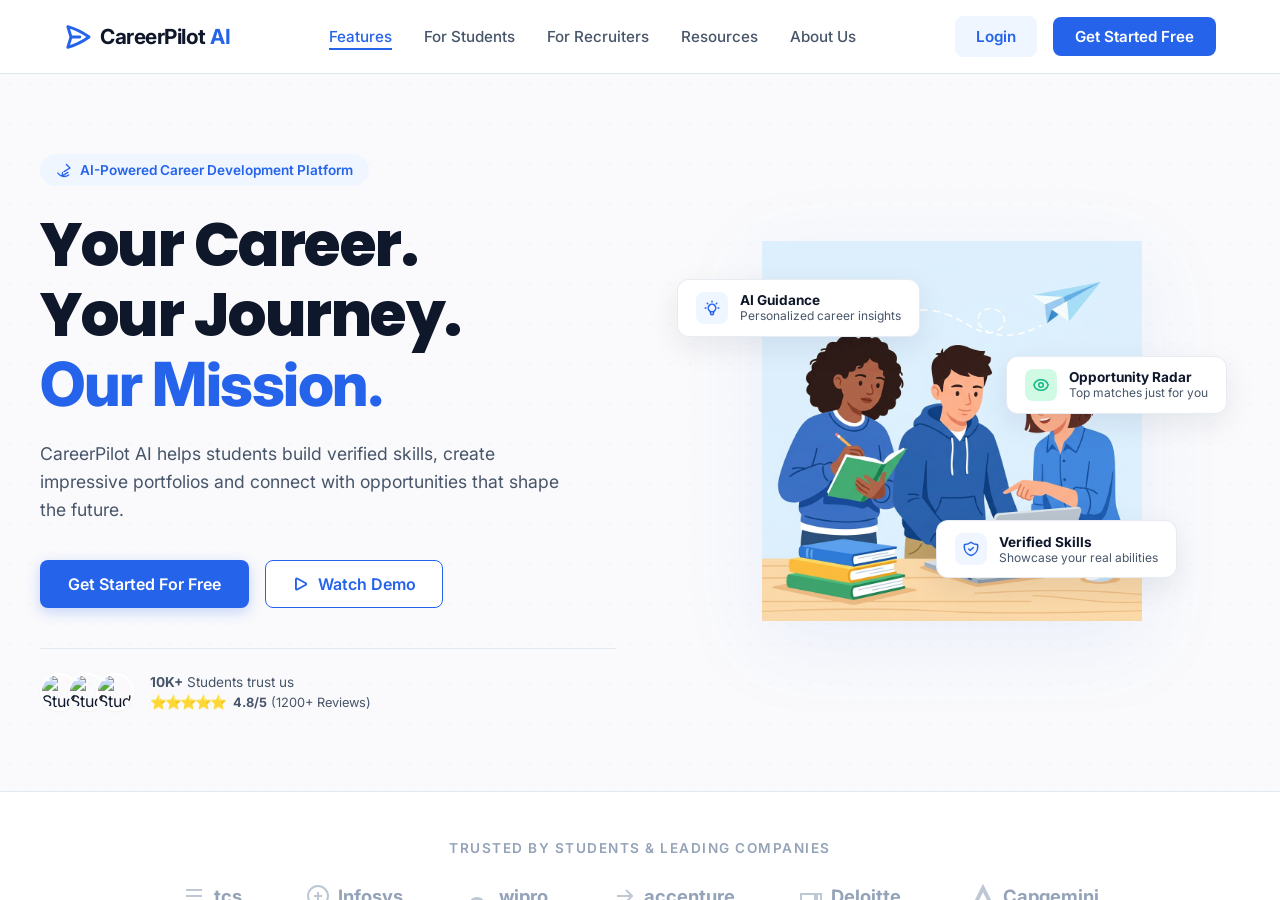
==== index.html @ 7d61d912 "Add landing, login and registration pages" ====
<!DOCTYPE html>
<html lang="en">

<head>
  <meta charset="UTF-8">
  <meta name="viewport" content="width=device-width, initial-scale=1.0">
  <title>CareerPilot AI – Placement Intelligence and Career Readiness Platform</title>
  <meta name="description"
    content="Build verified skills, showcase portfolios, and connect with placement opportunities with AI-driven career development on CareerPilot AI.">
  <link rel="stylesheet" href="styles.css">
</head>

<body>

  <div id="app">

    <!-- 1. SPLASH SCREEN -->
    <section id="splash" class="page-view">
      <div class="splash-container">
        <div class="splash-logo">
          <!-- Animated Paper Plane SVG Logo -->
          <svg xmlns="http://www.w3.org/2000/svg" fill="none" viewBox="0 0 24 24" stroke="currentColor"
            stroke-width="2.5">
            <path stroke-linecap="round" stroke-linejoin="round"
              d="M6 12L3.269 3.126A59.768 59.768 0 0121.485 12 59.77 59.77 0 013.27 20.876L5.999 12zm0 0h7.5" />
          </svg>
          <h1 class="splash-title">CareerPilot <span>AI</span></h1>
        </div>
        <p class="splash-tagline">Placement Intelligence & Career Readiness Platform</p>

        <div class="splash-loader-bar">
          <div class="splash-loader-fill"></div>
        </div>
        <span class="splash-loader-text">Launching Platform...</span>
      </div>
    </section>

    <!-- 2. LANDING PAGE -->
    <section id="landing" class="page-view">
      <!-- Sticky Navigation Header -->
      <header class="landing-header">
        <div class="header-container">
          <a href="#landing" class="logo">
            <svg xmlns="http://www.w3.org/2000/svg" fill="none" viewBox="0 0 24 24" stroke="currentColor"
              stroke-width="2.5">
              <path stroke-linecap="round" stroke-linejoin="round"
                d="M6 12L3.269 3.126A59.768 59.768 0 0121.485 12 59.77 59.77 0 013.27 20.876L5.999 12zm0 0h7.5" />
            </svg>
            <span>CareerPilot <span>AI</span></span>
          </a>
          <nav class="nav-menu">
            <a href="#landing" class="nav-link active">Features</a>
            <a href="#landing" class="nav-link">For Students</a>
            <a href="#landing" class="nav-link">For Recruiters</a>
            <a href="#landing" class="nav-link">Resources</a>
            <a href="#landing" class="nav-link">About Us</a>
          </nav>
          <div class="header-buttons">
            <a href="#auth-login" class="btn-login">Login</a>
            <a href="#auth-register" class="btn-get-started">Get Started Free</a>
          </div>
        </div>
      </header>

      <!-- Hero Section -->
      <section class="hero-section">
        <div class="hero-container">
          <!-- Left Hero Content -->
          <div class="hero-content">
            <div class="hero-badge">
              <svg xmlns="http://www.w3.org/2000/svg" fill="none" viewBox="0 0 24 24" stroke="currentColor"
                stroke-width="2">
                <path stroke-linecap="round" stroke-linejoin="round"
                  d="M9.813 15.904L9 21l8.982-5.511M15.612 3.793L21 9l-8.982 5.51M2.618 16.5A11.95 11.95 0 0012 21.75c2.612 0 5.068-.83 7.082-2.242" />
              </svg>
              <span>AI-Powered Career Development Platform</span>
            </div>
            <h1 class="hero-title">Your Career.<br>Your Journey.<br><span class="highlight-blue">Our Mission.</span>
            </h1>
            <p class="hero-desc">CareerPilot AI helps students build verified skills, create impressive portfolios and
              connect with opportunities that shape the future.</p>

            <div class="hero-cta-buttons">
              <a href="#auth-register" class="btn-hero-filled">Get Started For Free</a>
              <button class="btn-hero-outline" id="watch-demo-btn">
                <svg xmlns="http://www.w3.org/2000/svg" fill="none" viewBox="0 0 24 24" stroke="currentColor"
                  stroke-width="2.5">
                  <path stroke-linecap="round" stroke-linejoin="round"
                    d="M5.25 5.653c0-.856.917-1.398 1.667-.986l11.54 6.348a1.125 1.125 0 010 1.971l-11.54 6.347a1.125 1.125 0 01-1.667-.985V5.653z" />
                </svg>
                Watch Demo
              </button>
            </div>

            <!-- Social Proof Avatars -->
            <div class="hero-rating">
              <div class="avatar-group">
                <div class="avatar"><img
                    src="https://images.unsplash.com/photo-1534528741775-53994a69daeb?auto=format&fit=crop&w=64&q=80"
                    alt="Student"></div>
                <div class="avatar"><img
                    src="https://images.unsplash.com/photo-1539571696357-5a69c17a67c6?auto=format&fit=crop&w=64&q=80"
                    alt="Student"></div>
                <div class="avatar"><img
                    src="https://images.unsplash.com/photo-1494790108377-be9c29b29330?auto=format&fit=crop&w=64&q=80"
                    alt="Student"></div>
              </div>
              <div class="rating-info">
                <span class="rating-text"><strong>10K+</strong> Students trust us</span>
                <div class="rating-stars">
                  <span class="stars">⭐⭐⭐⭐⭐</span>
                  <span class="rating-num"><strong>4.8/5</strong> (1200+ Reviews)</span>
                </div>
              </div>
            </div>
          </div>

          <!-- Right Hero Illustration -->
          <div class="hero-illustration">
            <div class="illustration-wrapper">
              <img src="assets/students-group.png" alt="Collaborating Students Illustration" class="main-vector-image">

              <!-- Floating UI Cards -->
              <div class="floating-card float-ai-guidance">
                <div class="floating-icon icon-ai">
                  <svg xmlns="http://www.w3.org/2000/svg" fill="none" viewBox="0 0 24 24" stroke="currentColor">
                    <path stroke-linecap="round" stroke-linejoin="round" stroke-width="2"
                      d="M9.663 17h4.673M12 3v1m6.364 1.636l-.707.707M21 12h-1M4 12H3m3.343-5.657l-.707-.707m2.828 9.9a5 5 0 117.072 0l-.548.547A3.374 3.374 0 0014 18.469V19a2 2 0 11-4 0v-.531c0-.895-.356-1.754-.988-2.386l-.548-.547z" />
                  </svg>
                </div>
                <div class="floating-text">
                  <h6>AI Guidance</h6>
                  <p>Personalized career insights</p>
                </div>
              </div>

              <div class="floating-card float-opp-radar">
                <div class="floating-icon icon-radar">
                  <svg xmlns="http://www.w3.org/2000/svg" fill="none" viewBox="0 0 24 24" stroke="currentColor">
                    <path stroke-linecap="round" stroke-linejoin="round" stroke-width="2"
                      d="M15 12a3 3 0 11-6 0 3 3 0 016 0z" />
                    <path stroke-linecap="round" stroke-linejoin="round" stroke-width="2"
                      d="M2.458 12C3.732 7.943 7.523 5 12 5c4.478 0 8.268 2.943 9.542 7-1.274 4.057-5.064 7-9.542 7-4.477 0-8.268-2.943-9.542-7z" />
                  </svg>
                </div>
                <div class="floating-text">
                  <h6>Opportunity Radar</h6>
                  <p>Top matches just for you</p>
                </div>
              </div>

              <div class="floating-card float-verified-skills">
                <div class="floating-icon icon-verified">
                  <svg xmlns="http://www.w3.org/2000/svg" fill="none" viewBox="0 0 24 24" stroke="currentColor">
                    <path stroke-linecap="round" stroke-linejoin="round" stroke-width="2"
                      d="M9 12l2 2 4-4m5.618-4.016A11.955 11.955 0 0112 2.944a11.955 11.955 0 01-8.618 3.04A12.02 12.02 0 003 9c0 5.591 3.824 10.29 9 11.622 5.176-1.332 9-6.03 9-11.622 0-1.042-.133-2.052-.382-3.016z" />
                  </svg>
                </div>
                <div class="floating-text">
                  <h6>Verified Skills</h6>
                  <p>Showcase your real abilities</p>
                </div>
              </div>
            </div>
          </div>
        </div>
      </section>

      <!-- Trusted Companies -->
      <section class="trusted-companies">
        <div class="section-container">
          <p class="trusted-heading">Trusted by Students & Leading Companies</p>
          <div class="companies-grid">
            <div class="company-logo">
              <svg viewBox="0 0 24 24" width="24" height="24" fill="none" stroke="currentColor" stroke-width="2">
                <path d="M4 6h16M4 12h16M4 18h16" />
              </svg>
              <span>tcs</span>
            </div>
            <div class="company-logo">
              <svg viewBox="0 0 24 24" width="24" height="24" fill="none" stroke="currentColor" stroke-width="2">
                <circle cx="12" cy="12" r="10" />
                <path d="M12 8v8M8 12h8" />
              </svg>
              <span>Infosys</span>
            </div>
            <div class="company-logo">
              <svg viewBox="0 0 24 24" width="24" height="24" fill="none" stroke="currentColor" stroke-width="2">
                <path d="M4.5 16.5c1-1.5 3-2.5 5.5-2.5s4.5 1 5.5 2.5M1.5 19.5c1.5-2.5 5-4.5 8.5-4.5s7 2 8.5 4.5" />
              </svg>
              <span>wipro</span>
            </div>
            <div class="company-logo">
              <svg viewBox="0 0 24 24" width="24" height="24" fill="none" stroke="currentColor" stroke-width="2">
                <path d="M5 12h14M14 6l6 6-6 6" />
              </svg>
              <span>accenture</span>
            </div>
            <div class="company-logo">
              <svg viewBox="0 0 24 24" width="24" height="24" fill="none" stroke="currentColor" stroke-width="2">
                <path d="M18 10h4v10h-4zM2 10h14v10H2z" />
                <circle cx="21.5" cy="18.5" r="1.5" fill="currentColor" />
              </svg>
              <span>Deloitte.</span>
            </div>
            <div class="company-logo">
              <svg viewBox="0 0 24 24" width="24" height="24" fill="none" stroke="currentColor" stroke-width="2">
                <path d="M12 2L2 22h20L12 2zM12 6l6 12H6L12 6z" />
              </svg>
              <span>Capgemini</span>
            </div>
          </div>
        </div>
      </section>

      <!-- Features Cards Grid -->
      <section class="features-section">
        <div class="section-container">
          <div class="features-grid">
            <!-- 1. AI Guidance -->
            <div class="feature-card">
              <div class="feature-icon bg-blue-tint">
                <svg xmlns="http://www.w3.org/2000/svg" fill="none" viewBox="0 0 24 24" stroke="currentColor"
                  stroke-width="2">
                  <path stroke-linecap="round" stroke-linejoin="round"
                    d="M9.663 17h4.673M12 3v1m6.364 1.636l-.707.707M21 12h-1M4 12H3m3.343-5.657l-.707-.707m2.828 9.9a5 5 0 117.072 0l-.548.547A3.374 3.374 0 0014 18.469V19a2 2 0 11-4 0v-.531c0-.895-.356-1.754-.988-2.386l-.548-.547z" />
                </svg>
              </div>
              <h4>AI Guidance</h4>
              <p>Personalized career recommendations at every step of your development journey.</p>
            </div>

            <!-- 2. Verified Skills -->
            <div class="feature-card">
              <div class="feature-icon bg-blue-tint">
                <svg xmlns="http://www.w3.org/2000/svg" fill="none" viewBox="0 0 24 24" stroke="currentColor"
                  stroke-width="2">
                  <path stroke-linecap="round" stroke-linejoin="round"
                    d="M9 12l2 2 4-4m5.618-4.016A11.955 11.955 0 0112 2.944a11.955 11.955 0 01-8.618 3.04A12.02 12.02 0 003 9c0 5.591 3.824 10.29 9 11.622 5.176-1.332 9-6.03 9-11.622 0-1.042-.133-2.052-.382-3.016z" />
                </svg>
              </div>
              <h4>Verified Skills</h4>
              <p>Get skills verified through real-world projects, assessments, and peer reviews.</p>
            </div>

            <!-- 3. Career Passport -->
            <div class="feature-card">
              <div class="feature-icon bg-orange-tint">
                <svg xmlns="http://www.w3.org/2000/svg" fill="none" viewBox="0 0 24 24" stroke="currentColor"
                  stroke-width="2">
                  <path stroke-linecap="round" stroke-linejoin="round"
                    d="M9 12h6m-6 4h6m2 5H7a2 2 0 01-2-2V5a2 2 0 012-2h5.586a1 1 0 01.707.293l5.414 5.414a1 1 0 01.293.707V19a2 2 0 01-2 2z" />
                </svg>
              </div>
              <h4>Career Passport</h4>
              <p>Showcase your journey with a verified profile that stands out to recruiters.</p>
            </div>

            <!-- 4. Opportunities -->
            <div class="feature-card">
              <div class="feature-icon bg-green-tint">
                <svg xmlns="http://www.w3.org/2000/svg" fill="none" viewBox="0 0 24 24" stroke="currentColor"
                  stroke-width="2">
                  <path stroke-linecap="round" stroke-linejoin="round"
                    d="M19 21V5a2 2 0 00-2-2H7a2 2 0 00-2 2v16m14 0h2m-2 0h-5m-9 0H3m2 0h5M9 7h1m-1 4h1m4-4h1m-1 4h1m-5 10v-5a1 1 0 011-1h2a1 1 0 011 1v5m-4 0h4" />
                </svg>
              </div>
              <h4>Opportunities</h4>
              <p>Discover jobs, internships and hackathons catered precisely to your skill tier.</p>
            </div>

            <!-- 5. Portfolio Builder -->
            <div class="feature-card">
              <div class="feature-icon bg-blue-tint">
                <svg xmlns="http://www.w3.org/2000/svg" fill="none" viewBox="0 0 24 24" stroke="currentColor"
                  stroke-width="2">
                  <path stroke-linecap="round" stroke-linejoin="round"
                    d="M8 7v8a2 2 0 002 2h6M8 7V5a2 2 0 012-2h4a2 2 0 012 2v2M8 7H6a2 2 0 00-2 2v8a2 2 0 002 2h2m10-10h2a2 2 0 012 2v8a2 2 0 01-2 2h-2" />
                </svg>
              </div>
              <h4>Portfolio Builder</h4>
              <p>Build stunning, dynamic project portfolios that prove your execution capabilities.</p>
            </div>

            <!-- 6. Smart Matching -->
            <div class="feature-card">
              <div class="feature-icon bg-purple-tint">
                <svg xmlns="http://www.w3.org/2000/svg" fill="none" viewBox="0 0 24 24" stroke="currentColor"
                  stroke-width="2">
                  <path stroke-linecap="round" stroke-linejoin="round"
                    d="M11 3.055A9.001 9.001 0 1020.945 13H11V3.055z" />
                  <path stroke-linecap="round" stroke-linejoin="round"
                    d="M20.488 9H15V3.512A9.025 9.025 0 0120.488 9z" />
                </svg>
              </div>
              <h4>Smart Matching</h4>
              <p>AI matches you with high-growth roles that perfectly fit your experience.</p>
            </div>
          </div>
        </div>
      </section>

      <!-- Statistics Banner Section -->
      <section class="statistics-section">
        <div class="section-container">
          <div class="stats-row">
            <!-- Students -->
            <div class="stat-item">
              <div class="stat-icon bg-blue-tint">
                <svg xmlns="http://www.w3.org/2000/svg" fill="none" viewBox="0 0 24 24" stroke="currentColor"
                  stroke-width="2">
                  <path d="M12 14l9-5-9-5-9 5 9 5z" />
                  <path
                    d="M12 14l6.16-3.422a12.083 12.083 0 01.665 6.479A11.952 11.952 0 0012 20.055a11.952 11.952 0 00-6.824-2.998 12.078 12.078 0 01.665-6.479L12 14z" />
                </svg>
              </div>
              <div class="stat-value-group">
                <h3>10K+</h3>
                <p>Students Empowered</p>
              </div>
            </div>

            <!-- Verified Skills -->
            <div class="stat-item">
              <div class="stat-icon bg-blue-tint">
                <svg xmlns="http://www.w3.org/2000/svg" fill="none" viewBox="0 0 24 24" stroke="currentColor"
                  stroke-width="2">
                  <path stroke-linecap="round" stroke-linejoin="round"
                    d="M9 12l2 2 4-4m5.618-4.016A11.955 11.955 0 0112 2.944a11.955 11.955 0 01-8.618 3.04A12.02 12.02 0 003 9c0 5.591 3.824 10.29 9 11.622 5.176-1.332 9-6.03 9-11.622 0-1.042-.133-2.052-.382-3.016z" />
                </svg>
              </div>
              <div class="stat-value-group">
                <h3>500+</h3>
                <p>Verified Skills</p>
              </div>
            </div>

            <!-- Partner Companies -->
            <div class="stat-item">
              <div class="stat-icon bg-blue-tint">
                <svg xmlns="http://www.w3.org/2000/svg" fill="none" viewBox="0 0 24 24" stroke="currentColor"
                  stroke-width="2">
                  <path stroke-linecap="round" stroke-linejoin="round"
                    d="M3 7v10a2 2 0 002 2h14a2 2 0 002-2V9a2 2 0 00-2-2h-6l-2-2H5a2 2 0 00-2 2z" />
                </svg>
              </div>
              <div class="stat-value-group">
                <h3>2K+</h3>
                <p>Partner Companies</p>
              </div>
            </div>

            <!-- Opportunities Available -->
            <div class="stat-item">
              <div class="stat-icon bg-blue-tint">
                <svg xmlns="http://www.w3.org/2000/svg" fill="none" viewBox="0 0 24 24" stroke="currentColor"
                  stroke-width="2">
                  <path stroke-linecap="round" stroke-linejoin="round"
                    d="M21 13.25A18.96 18.96 0 0012 11c-3.18 0-6.162.78-8.8 2.15l-1.05-3.15A18.95 18.95 0 0112 8c4.05 0 7.8 1.27 10.9 3.4l-1.9 1.85z" />
                  <path stroke-linecap="round" stroke-linejoin="round" d="M12 14v7m-9-5h18" />
                </svg>
              </div>
              <div class="stat-value-group">
                <h3>15K+</h3>
                <p>Opportunities Available</p>
              </div>
            </div>

            <!-- Better Career Outcomes -->
            <div class="stat-item">
              <div class="stat-icon bg-blue-tint">
                <svg xmlns="http://www.w3.org/2000/svg" fill="none" viewBox="0 0 24 24" stroke="currentColor"
                  stroke-width="2">
                  <path stroke-linecap="round" stroke-linejoin="round" d="M13 7h8m0 0v8m0-8l-8 8-4-4-6 6" />
                </svg>
              </div>
              <div class="stat-value-group">
                <h3>95%</h3>
                <p>Better Career Outcomes</p>
              </div>
              <!-- Trophy Asset -->
              <div class="trophy-badge">
                🏆
              </div>
            </div>
          </div>
        </div>
      </section>
    </section>

    <!-- 3. REGISTRATION / LOGIN PAGE -->
    <section id="auth" class="page-view">
      <div class="auth-layout">

        <!-- Left Side: Information & Highlights -->
        <div class="auth-left">
          <!-- Logo Brand Link back to Landing -->
          <a href="#landing" class="brand-header">
            <svg xmlns="http://www.w3.org/2000/svg" fill="none" viewBox="0 0 24 24" stroke="currentColor"
              stroke-width="2.5">
              <path stroke-linecap="round" stroke-linejoin="round"
                d="M6 12L3.269 3.126A59.768 59.768 0 0121.485 12 59.77 59.77 0 013.27 20.876L5.999 12zm0 0h7.5" />
            </svg>
            <span class="brand-logo-text">CareerPilot <span>AI</span></span>
          </a>

          <div class="left-content-wrapper">
            <h2 class="left-heading">Create. Learn.<br>Build <span class="gradient-text">Succeed.</span></h2>
            <p class="left-description">
              Join CareerPilot AI and take the first step towards a smarter, future-ready career.
            </p>

            <!-- Highlights List -->
            <div class="highlights-list">
              <div class="highlight-item">
                <div class="highlight-icon-wrapper">
                  <svg xmlns="http://www.w3.org/2000/svg" fill="none" viewBox="0 0 24 24" stroke="currentColor">
                    <path stroke-linecap="round" stroke-linejoin="round" stroke-width="2"
                      d="M9 12.75L11.25 15 15 9.75M21 12c0 1.268-.63 2.39-1.593 3.068a3.745 3.745 0 01-1.043 3.296 3.745 3.745 0 01-3.296 1.043A3.745 3.745 0 0110.125 21a3.745 3.745 0 01-3.296-1.043 3.745 3.745 0 01-1.043-3.296A3.745 3.745 0 013 12c0-1.268.63-2.39 1.593-3.068a3.745 3.745 0 011.043-3.296 3.746 3.746 0 013.296-1.043A3.746 3.746 0 0113.875 3c1.252 0 2.39.63 3.068 1.593a3.746 3.746 0 013.296 1.043 3.746 3.746 0 011.043 3.296A3.745 3.745 0 0121 12z" />
                  </svg>
                </div>
                <div class="highlight-text-wrapper">
                  <h3 class="highlight-title">Verified & Trusted</h3>
                  <p class="highlight-subtitle">Build a verified profile and stand out.</p>
                </div>
              </div>

              <div class="highlight-item">
                <div class="highlight-icon-wrapper">
                  <svg xmlns="http://www.w3.org/2000/svg" fill="none" viewBox="0 0 24 24" stroke="currentColor">
                    <path stroke-linecap="round" stroke-linejoin="round" stroke-width="2"
                      d="M9 19v-6a2 2 0 00-2-2H5a2 2 0 00-2 2v6a2 2 0 002 2h2a2 2 0 002-2m0 0V9a2 2 0 012-2h2a2 2 0 012 2v10m-6 0a2 2 0 002 2h2a2 2 0 002-2m0 0V5a2 2 0 012-2h2a2 2 0 012 2v14a2 2 0 01-2 2h-2a2 2 0 01-2-2z" />
                  </svg>
                </div>
                <div class="highlight-text-wrapper">
                  <h3 class="highlight-title">Track Your Progress</h3>
                  <p class="highlight-subtitle">Monitor your skills, projects and achievement.</p>
                </div>
              </div>

              <div class="highlight-item">
                <div class="highlight-icon-wrapper">
                  <svg xmlns="http://www.w3.org/2000/svg" fill="none" viewBox="0 0 24 24" stroke="currentColor">
                    <path stroke-linecap="round" stroke-linejoin="round" stroke-width="2"
                      d="M21 13.25A18.96 18.96 0 0012 11c-3.18 0-6.162.78-8.8 2.15l-1.05-3.15A18.95 18.95 0 0112 8c4.05 0 7.8 1.27 10.9 3.4l-1.9 1.85z" />
                  </svg>
                </div>
                <div class="highlight-text-wrapper">
                  <h3 class="highlight-title">Discover Opportunities</h3>
                  <p class="highlight-subtitle">Find jobs, internships and projects that fit you.</p>
                </div>
              </div>

              <div class="highlight-item">
                <div class="highlight-icon-wrapper">
                  <svg xmlns="http://www.w3.org/2000/svg" fill="none" viewBox="0 0 24 24" stroke="currentColor">
                    <path stroke-linecap="round" stroke-linejoin="round" stroke-width="2"
                      d="M9.663 17h4.673M12 3v1m6.364 1.636l-.707.707M21 12h-1M4 12H3m3.343-5.657l-.707-.707m2.828 9.9a5 5 0 117.072 0l-.548.547A3.374 3.374 0 0014 18.469V19a2 2 0 11-4 0v-.531c0-.895-.356-1.754-.988-2.386l-.548-.547z" />
                  </svg>
                </div>
                <div class="highlight-text-wrapper">
                  <h3 class="highlight-title">AI Powered Guidance</h3>
                  <p class="highlight-subtitle">Get personalized career insights and recommendations.</p>
                </div>
              </div>
            </div>

            <!-- Illustration -->
            <div class="left-illustration-container">
              <img src="assets/students-group.png" alt="Collaborating Students Vector" class="auth-vector">
            </div>
          </div>

          <!-- Bottom Footer -->
          <div class="trusted-by-section">
            <span class="trusted-title">
              <svg xmlns="http://www.w3.org/2000/svg" fill="none" viewBox="0 0 24 24" stroke="currentColor">
                <path stroke-linecap="round" stroke-linejoin="round" stroke-width="2"
                  d="M9 12l2 2 4-4m5.618-4.016A11.955 11.955 0 0112 2.944a11.955 11.955 0 01-8.618 3.04A12.02 12.02 0 003 9c0 5.591 3.824 10.29 9 11.622 5.176-1.332 9-6.03 9-11.622 0-1.042-.133-2.052-.382-3.016z" />
              </svg>
              Trusted by 10K+ students and leading companies
            </span>
          </div>
        </div>

        <!-- Right Side: Toggleable Auth Card -->
        <div class="auth-right">
          <div class="auth-card-wrapper">
            <div class="auth-card">
              <!-- Heading (Sign Up Form) -->
              <div class="card-header" id="auth-heading-register">
                <h3 class="card-title">Create your account</h3>
                <p class="card-subtitle">Sign up to start your journey with CareerPilot AI</p>
              </div>

              <!-- Heading (Login Form) -->
              <div class="card-header hidden" id="auth-heading-login">
                <h3 class="card-title">Welcome Back 👋</h3>
                <p class="card-subtitle">Login to your CareerPilot AI account</p>
              </div>

              <!-- Social Auth Buttons -->
              <div class="social-buttons-grid">
                <button type="button" class="social-btn social-btn-google">
                  <svg viewBox="0 0 24 24" xmlns="http://www.w3.org/2000/svg">
                    <path
                      d="M22.56 12.25c0-.78-.07-1.53-.2-2.25H12v4.26h5.92c-.26 1.37-1.04 2.53-2.21 3.31v2.77h3.57c2.08-1.92 3.28-4.74 3.28-8.09z"
                      fill="#4285F4" />
                    <path
                      d="M12 23c2.97 0 5.46-.98 7.28-2.66l-3.57-2.77c-.98.66-2.23 1.06-3.71 1.06-2.86 0-5.29-1.93-6.16-4.53H2.18v2.84C3.99 20.53 7.7 23 12 23z"
                      fill="#34A853" />
                    <path
                      d="M5.84 14.09c-.22-.66-.35-1.36-.35-2.09s.13-1.43.35-2.09V7.06H2.18C1.43 8.55 1 10.22 1 12s.43 3.45 1.18 4.94l2.85-2.22.81-.63z"
                      fill="#FBBC05" />
                    <path
                      d="M12 5.38c1.62 0 3.06.56 4.21 1.64l3.15-3.15C17.45 2.09 14.97 1 12 1 7.7 1 3.99 3.47 2.18 7.06l3.66 2.84c.87-2.6 3.3-4.53 6.16-4.53z"
                      fill="#EA4335" />
                  </svg>
                  <span>Sign up with Google</span>
                </button>
                <button type="button" class="social-btn social-btn-linkedin">
                  <svg viewBox="0 0 24 24" xmlns="http://www.w3.org/2000/svg" fill="#0077B5">
                    <path
                      d="M20.447 20.452h-3.554v-5.569c0-1.328-.027-3.037-1.852-3.037-1.853 0-2.136 1.445-2.136 2.939v5.667H9.351V9h3.414v1.561h.046c.477-.9 1.637-1.85 3.37-1.85 3.601 0 4.267 2.37 4.267 5.455v6.286zM5.337 7.433c-1.144 0-2.063-.926-2.063-2.065 0-1.138.92-2.063 2.063-2.063 1.14 0 2.064.925 2.064 2.063 0 1.139-.925 2.065-2.064 2.065zm1.782 13.019H3.555V9h3.564v11.452zM22.225 0H1.771C.792 0 0 .774 0 1.729v20.542C0 23.227.792 24 1.771 24h20.451C23.2 24 24 23.227 24 22.271V1.729C24 .774 23.2 0 22.222 0h.003z" />
                  </svg>
                  <span>Sign up with LinkedIn</span>
                </button>
              </div>

              <!-- Divider -->
              <div class="auth-divider" id="auth-divider-text">or Sign up with Email</div>

              <!-- Master Form -->
              <form class="auth-form" id="master-auth-form">

                <!-- Inputs Section -->
                <div class="form-inputs-container">
                  <!-- Name & Email (Two Column Grid) -->
                  <div class="form-group-grid">
                    <div class="form-group" id="group-reg-name">
                      <label class="form-label" for="reg-fullname">Full Name</label>
                      <div class="input-wrapper">
                        <svg class="input-icon" xmlns="http://www.w3.org/2000/svg" fill="none" viewBox="0 0 24 24"
                          stroke="currentColor">
                          <path stroke-linecap="round" stroke-linejoin="round" stroke-width="2"
                            d="M16 7a4 4 0 11-8 0 4 4 0 018 0zM12 14a7 7 0 00-7 7h14a7 7 0 00-7-7z" />
                        </svg>
                        <input type="text" id="reg-fullname" class="form-input" placeholder="Enter your full name">
                      </div>
                    </div>

                    <div class="form-group">
                      <label class="form-label" for="reg-emailaddress">Email Address</label>
                      <div class="input-wrapper">
                        <svg class="input-icon" xmlns="http://www.w3.org/2000/svg" fill="none" viewBox="0 0 24 24"
                          stroke="currentColor">
                          <path stroke-linecap="round" stroke-linejoin="round" stroke-width="2"
                            d="M3 8l7.89 5.26a2 2 0 002.22 0L21 8M5 19h14a2 2 0 002-2V7a2 2 0 00-2-2H5a2 2 0 00-2 2v10a2 2 0 002 2z" />
                        </svg>
                        <input type="email" id="reg-emailaddress" class="form-input"
                          placeholder="Enter your email address" required>
                      </div>
                    </div>
                  </div>

                  <!-- Password (Single column span) -->
                  <div class="form-group">
                    <label class="form-label" for="reg-pass">Password</label>
                    <div class="input-wrapper">
                      <svg class="input-icon" xmlns="http://www.w3.org/2000/svg" fill="none" viewBox="0 0 24 24"
                        stroke="currentColor">
                        <path stroke-linecap="round" stroke-linejoin="round" stroke-width="2"
                          d="M12 15v2m-6 4h12a2 2 0 002-2v-6a2 2 0 00-2-2H6a2 2 0 00-2 2v6a2 2 0 002 2zm10-10V7a4 4 0 00-8 0v4h8z" />
                      </svg>
                      <input type="password" id="reg-pass" class="form-input" placeholder="Enter your password"
                        required>
                      <button type="button" class="password-toggle-btn">
                        <svg xmlns="http://www.w3.org/2000/svg" fill="none" viewBox="0 0 24 24" stroke-width="2"
                          stroke="currentColor">
                          <path stroke-linecap="round" stroke-linejoin="round"
                            d="M2.036 12.322a1.012 1.012 0 010-.639C3.423 7.51 7.36 4.5 12 4.5c4.638 0 8.573 3.007 9.963 7.178.07.207.07.431 0 .639C20.577 16.49 16.64 19.5 12 19.5c-4.638 0-8.573-3.007-9.963-7.178z" />
                          <path stroke-linecap="round" stroke-linejoin="round" d="M15 12a3 3 0 11-6 0 3 3 0 016 0z" />
                        </svg>
                      </button>
                    </div>
                    <div class="strength-hint" id="reg-pass-strength-hint">
                      <svg xmlns="http://www.w3.org/2000/svg" fill="none" viewBox="0 0 24 24" stroke="currentColor">
                        <path stroke-linecap="round" stroke-linejoin="round" stroke-width="2.5" d="M9 12l2 2 4-4" />
                      </svg>
                      <span>At least 8 characters with letters, number & special characters</span>
                    </div>
                  </div>

                  <!-- Confirm Password and Graduation Year dropdown (Two Column Grid) -->
                  <div class="form-group-grid" id="group-reg-confirm-grad">
                    <div class="form-group" id="group-reg-conf-pass">
                      <label class="form-label" for="reg-conf-pass">Confirm Password</label>
                      <div class="input-wrapper">
                        <svg class="input-icon" xmlns="http://www.w3.org/2000/svg" fill="none" viewBox="0 0 24 24"
                          stroke="currentColor">
                          <path stroke-linecap="round" stroke-linejoin="round" stroke-width="2"
                            d="M12 15v2m-6 4h12a2 2 0 002-2v-6a2 2 0 00-2-2H6a2 2 0 00-2 2v6a2 2 0 002 2zm10-10V7a4 4 0 00-8 0v4h8z" />
                        </svg>
                        <input type="password" id="reg-conf-pass" class="form-input"
                          placeholder="Confirm your password">
                        <button type="button" class="password-toggle-btn">
                          <svg xmlns="http://www.w3.org/2000/svg" fill="none" viewBox="0 0 24 24" stroke-width="2"
                            stroke="currentColor">
                            <path stroke-linecap="round" stroke-linejoin="round"
                              d="M2.036 12.322a1.012 1.012 0 010-.639C3.423 7.51 7.36 4.5 12 4.5c4.638 0 8.573 3.007 9.963 7.178.07.207.07.431 0 .639C20.577 16.49 16.64 19.5 12 19.5c-4.638 0-8.573-3.007-9.963-7.178z" />
                            <path stroke-linecap="round" stroke-linejoin="round" d="M15 12a3 3 0 11-6 0 3 3 0 016 0z" />
                          </svg>
                        </button>
                      </div>
                    </div>

                    <div class="form-group" id="group-reg-graduation">
                      <label class="form-label" for="reg-gradyear">Year of Graduation</label>
                      <div class="input-wrapper">
                        <svg class="input-icon" xmlns="http://www.w3.org/2000/svg" fill="none" viewBox="0 0 24 24"
                          stroke="currentColor">
                          <path stroke-linecap="round" stroke-linejoin="round" stroke-width="2"
                            d="M8 7V3m8 4V3m-9 8h10M5 21h14a2 2 0 002-2V7a2 2 0 00-2-2H5a2 2 0 00-2 2v12a2 2 0 002 2z" />
                        </svg>
                        <select id="reg-gradyear" class="form-input dropdown-select">
                          <option value="" disabled selected>Select year of graduation</option>
                          <option value="2024">2024</option>
                          <option value="2025">2025</option>
                          <option value="2026">2026</option>
                          <option value="2027">2027</option>
                          <option value="2028">2028</option>
                        </select>
                      </div>
                    </div>
                  </div>

                  <!-- Course and Role Dropdowns (Two Column Grid) -->
                  <div class="form-group-grid" id="group-reg-course-role">
                    <div class="form-group" id="group-reg-course">
                      <label class="form-label" for="reg-course-select">Course</label>
                      <div class="input-wrapper">
                        <svg class="input-icon" xmlns="http://www.w3.org/2000/svg" fill="none" viewBox="0 0 24 24"
                          stroke="currentColor">
                          <path d="M12 14l9-5-9-5-9 5 9 5z" />
                          <path
                            d="M12 14l6.16-3.422a12.083 12.083 0 01.665 6.479A11.952 11.952 0 0012 20.055a11.952 11.952 0 00-6.824-2.998 12.078 12.078 0 01.665-6.479L12 14z" />
                        </svg>
                        <select id="reg-course-select" class="form-input dropdown-select">
                          <option value="" disabled selected>Choose your course</option>
                          <option value="B.Tech Computer Science">B.Tech Computer Science</option>
                          <option value="B.Tech Information Technology">B.Tech IT</option>
                          <option value="BCA">BCA</option>
                          <option value="MCA">MCA</option>
                          <option value="M.Tech Computer Science">M.Tech CS</option>
                          <option value="MBA">MBA</option>
                        </select>
                      </div>
                    </div>

                    <div class="form-group" id="group-reg-role">
                      <label class="form-label" for="reg-role-select">I am joining as</label>
                      <div class="input-wrapper">
                        <svg class="input-icon" xmlns="http://www.w3.org/2000/svg" fill="none" viewBox="0 0 24 24"
                          stroke="currentColor">
                          <path stroke-linecap="round" stroke-linejoin="round" stroke-width="2"
                            d="M17 20h5v-2a3 3 0 00-5.356-1.857M17 20H7m10 0v-2c0-.656-.126-1.283-.356-1.857M7 20H2v-2a3 3 0 015.356-1.857M7 20v-2c0-.656.126-1.283.356-1.857m0 0a5.002 5.002 0 019.288 0M15 7a3 3 0 11-6 0 3 3 0 016 0zm6 3a2 2 0 11-4 0 2 2 0 014 0zM7 10a2 2 0 11-4 0 2 2 0 014 0z" />
                        </svg>
                        <select id="reg-role-select" class="form-input dropdown-select">
                          <option value="" disabled selected>Select your Role</option>
                          <option value="Student">Student</option>
                          <option value="Recruiter">Recruiter</option>
                          <option value="Placement Officer">Placement Officer</option>
                        </select>
                      </div>
                    </div>
                  </div>
                </div>

                <!-- Remember Me checkbox / Terms Checkbox -->
                <div class="form-actions-row">
                  <label class="checkbox-container" id="reg-terms-checkbox">
                    <input type="checkbox" id="reg-terms-agree">
                    <span class="custom-checkbox">
                      <svg xmlns="http://www.w3.org/2000/svg" fill="none" viewBox="0 0 24 24" stroke-width="3"
                        stroke="currentColor">
                        <path stroke-linecap="round" stroke-linejoin="round" d="M4.5 12.75l6 6 9-13.5" />
                      </svg>
                    </span>
                    <span class="checkbox-label text-sm">I agree to the <a href="#">Terms of Service</a> and <a
                        href="#">Privacy Policy</a></span>
                  </label>

                  <label class="checkbox-container hidden" id="login-remember-checkbox">
                    <input type="checkbox" id="login-remember-me">
                    <span class="custom-checkbox">
                      <svg xmlns="http://www.w3.org/2000/svg" fill="none" viewBox="0 0 24 24" stroke-width="3"
                        stroke="currentColor">
                        <path stroke-linecap="round" stroke-linejoin="round" d="M4.5 12.75l6 6 9-13.5" />
                      </svg>
                    </span>
                    <span class="checkbox-label text-sm">Remember Me</span>
                  </label>

                  <a href="#" class="forgot-link hidden" id="forgot-password-link">Forgot Password?</a>
                </div>

                <!-- Submit Button -->
                <button type="submit" class="submit-btn" id="btn-auth-submit">
                  Create account
                </button>
              </form>

              <!-- Footer Toggle Redirect Links -->
              <div class="form-footer-link-wrap" id="redirect-to-login">
                Already have an account? <a href="#auth-login" class="form-footer-link" id="link-to-login">Log In</a>
              </div>
              <div class="form-footer-link-wrap hidden" id="redirect-to-register">
                Don't have an account? <a href="#auth-register" class="form-footer-link" id="link-to-register">Sign
                  Up</a>
              </div>
            </div>

            <!-- Trust Badges Footer Grid -->
            <div class="trust-badges-grid">
              <div class="trust-badge-card">
                <div class="trust-icon-wrapper">
                  <svg xmlns="http://www.w3.org/2000/svg" fill="none" viewBox="0 0 24 24" stroke="currentColor">
                    <path stroke-linecap="round" stroke-linejoin="round" stroke-width="2"
                      d="M9 12l2 2 4-4m5.618-4.016A11.955 11.955 0 0112 2.944a11.955 11.955 0 01-8.618 3.04A12.02 12.02 0 003 9c0 5.591 3.824 10.29 9 11.622 5.176-1.332 9-6.03 9-11.622 0-1.042-.133-2.052-.382-3.016z" />
                  </svg>
                </div>
                <h4 class="trust-badge-title">Security & Safe</h4>
                <p class="trust-badge-desc">Your data is protected with enterprise security</p>
              </div>

              <div class="trust-badge-card">
                <div class="trust-icon-wrapper">
                  <svg xmlns="http://www.w3.org/2000/svg" fill="none" viewBox="0 0 24 24" stroke="currentColor">
                    <path stroke-linecap="round" stroke-linejoin="round" stroke-width="2"
                      d="M12 15v2m-6 4h12a2 2 0 002-2v-6a2 2 0 00-2-2H6a2 2 0 00-2 2v6a2 2 0 002 2zm10-10V7a4 4 0 00-8 0v4h8z" />
                  </svg>
                </div>
                <h4 class="trust-badge-title">Privacy First</h4>
                <p class="trust-badge-desc">We respect your privacy and never share your data</p>
              </div>

              <div class="trust-badge-card">
                <div class="trust-icon-wrapper">
                  <svg xmlns="http://www.w3.org/2000/svg" fill="none" viewBox="0 0 24 24" stroke="currentColor">
                    <path stroke-linecap="round" stroke-linejoin="round" stroke-width="2"
                      d="M9 12.75L11.25 15 15 9.75M21 12c0 1.268-.63 2.39-1.593 3.068a3.745 3.745 0 01-1.043 3.296 3.745 3.745 0 01-3.296 1.043A3.745 3.745 0 0110.125 21a3.745 3.745 0 01-3.296-1.043 3.745 3.745 0 01-1.043-3.296A3.745 3.745 0 013 12c0-1.268.63-2.39 1.593-3.068a3.745 3.745 0 011.043-3.296 3.746 3.746 0 013.296-1.043A3.746 3.746 0 0113.875 3c1.252 0 2.39.63 3.068 1.593a3.746 3.746 0 013.296 1.043 3.746 3.746 0 011.043 3.296A3.745 3.745 0 0121 12z" />
                  </svg>
                </div>
                <h4 class="trust-badge-title">Trusted Platform</h4>
                <p class="trust-badge-desc">Used by thousand of students and professionals</p>
              </div>
            </div>
          </div>
        </div>

      </div>
    </section>

    <!-- 4. STUDENT DASHBOARD -->
    <section id="dashboard" class="page-view">
      <div class="dashboard-layout">

        <!-- Sidebar Navigation -->
        <aside class="dashboard-sidebar">
          <div class="sidebar-header">
            <a href="#landing" class="logo">
              <svg xmlns="http://www.w3.org/2000/svg" fill="none" viewBox="0 0 24 24" stroke="currentColor"
                stroke-width="2.5">
                <path stroke-linecap="round" stroke-linejoin="round"
                  d="M6 12L3.269 3.126A59.768 59.768 0 0121.485 12 59.77 59.77 0 013.27 20.876L5.999 12zm0 0h7.5" />
              </svg>
              <span>CareerPilot <span>AI</span></span>
            </a>
          </div>

          <nav class="sidebar-menu">
            <a href="#dashboard" class="menu-item active" id="menu-dashboard">
              <svg viewBox="0 0 24 24" fill="none" stroke="currentColor" stroke-width="2">
                <rect x="3" y="3" width="7" height="7" />
                <rect x="14" y="3" width="7" height="7" />
                <rect x="14" y="14" width="7" height="7" />
                <rect x="3" y="14" width="7" height="7" />
              </svg>
              <span>Dashboard</span>
            </a>
            <a href="#dashboard" class="menu-item" id="menu-opportunities">
              <svg viewBox="0 0 24 24" fill="none" stroke="currentColor" stroke-width="2">
                <path
                  d="M21 13.25A18.96 18.96 0 0012 11c-3.18 0-6.162.78-8.8 2.15L3 18h18l-.8-4.75zM12 11V3m0 0L9 6m3-3l3 3" />
              </svg>
              <span>Opportunities</span>
            </a>
            <a href="#dashboard" class="menu-item" id="menu-applications">
              <svg viewBox="0 0 24 24" fill="none" stroke="currentColor" stroke-width="2">
                <path d="M14 2H6a2 2 0 00-2 2v16a2 2 0 002 2h12a2 2 0 002-2V8z" />
                <path d="M14 2v6h6M16 13H8m8 4H8m4-8H8" />
              </svg>
              <span>Applications</span>
            </a>
            <a href="#dashboard" class="menu-item" id="menu-assessments">
              <svg viewBox="0 0 24 24" fill="none" stroke="currentColor" stroke-width="2">
                <path d="M9 12l2 2 4-4m6 2a9 9 0 11-18 0 9 9 0 0118 0z" />
              </svg>
              <span>Assessments</span>
            </a>
            <a href="#dashboard" class="menu-item" id="menu-skillbuilder">
              <svg viewBox="0 0 24 24" fill="none" stroke="currentColor" stroke-width="2">
                <path d="M12 2L2 7l10 5 10-5-10-5zM2 17l10 5 10-5M2 12l10 5 10-5" />
              </svg>
              <span>Skills & Trust</span>
            </a>
          </nav>

          <!-- Sidebar Footer Upgrade to Pro -->
          <div class="sidebar-footer">
            <div class="upgrade-card">
              <div class="upgrade-header">
                <span class="crown-icon">👑</span>
                <h6>Upgrade to Pro</h6>
              </div>
              <p>Unlock advanced insights, AI coaching and exclusive opportunities.</p>
              <button class="btn-upgrade-now" id="btn-upgrade-pro">Upgrade Now ➔</button>
            </div>
          </div>
        </aside>

        <!-- Main Dashboard Viewport -->
        <main class="dashboard-viewport">

          <!-- Dashboard Top Navbar Header -->
          <header class="dashboard-header-bar">
            <div class="header-welcome-meta">
              <h2>Good Morning, Arjun! 👋</h2>
              <p>Track your progress and take the next step towards your dream career.</p>
            </div>

            <div class="header-profile-meta">
              <button class="btn-header-bell" aria-label="Notifications">
                <svg viewBox="0 0 24 24" width="20" height="20" fill="none" stroke="currentColor" stroke-width="2">
                  <path d="M18 8A6 6 0 006 8c0 7-3 9-3 9h18s-3-2-3-9M13.73 21a2 2 0 01-3.46 0" />
                </svg>
                <span class="bell-badge"></span>
              </button>
              <div class="header-user-avatar">
                <img src="https://images.unsplash.com/photo-1539571696357-5a69c17a67c6?auto=format&fit=crop&w=64&q=80"
                  alt="Arjun Profile">
              </div>
            </div>
          </header>

          <div class="dashboard-content-scrollable">

            <!-- INACTIVITY WARNINGS -->
            <div id="inactivity-warning-banner" class="inactivity-banner hidden">
              <div class="banner-content">
                <span class="banner-icon">⏳</span>
                <span class="banner-text"><strong>Inactivity Warning:</strong> You have been idle. AI job matching
                  optimizations will pause in <span id="inactivity-countdown">60</span>s.</span>
              </div>
              <button id="btn-resume-activity" class="btn-banner-action">Resume Activity</button>
            </div>
            <div id="inactivity-flagged-banner" class="inactivity-banner flagged hidden">
              <div class="banner-content">
                <span class="banner-icon">⚠️</span>
                <span class="banner-text"><strong>Profile Flagged Inactive:</strong> Active job alerts and cosine
                  matching indices are currently suspended. Resume activity to reactivate matching.</span>
              </div>
              <button id="btn-resume-activity-flagged" class="btn-banner-action">Resume Activity</button>
            </div>

            <!-- TAB 1: DASHBOARD PANEL -->
            <div id="tab-pane-dashboard" class="tab-pane-content active">
              <!-- Stats Row Cards Grid -->
              <div class="dashboard-stats-grid">
                <!-- Card 1: Applications Sent -->
                <div class="dash-stat-card">
                  <div class="stat-card-header">
                    <div class="card-icon bg-blue-light text-primary">
                      <svg viewBox="0 0 24 24" width="22" height="22" fill="none" stroke="currentColor"
                        stroke-width="2">
                        <path d="M14 2H6a2 2 0 00-2 2v16a2 2 0 002 2h12a2 2 0 002-2V8z" />
                        <path d="M14 2v6h6M16 13H8m8 4H8m4-8H8" />
                      </svg>
                    </div>
                    <span class="card-metric-title">Applications Sent</span>
                  </div>
                  <div class="card-metric-value" id="stat-apps-sent">0</div>
                  <div class="card-metric-trend text-success">
                    <span>Active tracking</span>
                  </div>
                </div>

                <!-- Card 2: Active Opportunities -->
                <div class="dash-stat-card">
                  <div class="stat-card-header">
                    <div class="card-icon bg-green-light text-success">
                      <svg viewBox="0 0 24 24" width="22" height="22" fill="none" stroke="currentColor"
                        stroke-width="2">
                        <path
                          d="M21 13.25A18.96 18.96 0 0012 11c-3.18 0-6.162.78-8.8 2.15L3 18h18l-.8-4.75zM12 11V3m0 0L9 6m3-3l3 3" />
                      </svg>
                    </div>
                    <span class="card-metric-title">Opportunities Match</span>
                  </div>
                  <div class="card-metric-value" id="stat-active-opps">0</div>
                  <div class="card-metric-trend text-success">
                    <span>AI matched</span>
                  </div>
                </div>

                <!-- Card 3: Assessments Completed -->
                <div class="dash-stat-card">
                  <div class="stat-card-header">
                    <div class="card-icon bg-purple-light text-purple">
                      <svg viewBox="0 0 24 24" width="22" height="22" fill="none" stroke="currentColor"
                        stroke-width="2">
                        <path d="M9 12l2 2 4-4m6 2a9 9 0 11-18 0 9 9 0 0118 0z" />
                      </svg>
                    </div>
                    <span class="card-metric-title">Completed Assessments</span>
                  </div>
                  <div class="card-metric-value" id="stat-assessments-completed">0</div>
                  <div class="card-metric-trend text-success">
                    <span>Sequential Checkpoints</span>
                  </div>
                </div>

                <!-- Card 4: Skill Trust Score -->
                <div class="dash-stat-card">
                  <div class="stat-card-header">
                    <div class="card-icon bg-yellow-light text-yellow">
                      <svg viewBox="0 0 24 24" width="22" height="22" fill="none" stroke="currentColor"
                        stroke-width="2">
                        <path d="M12 22s8-4 8-10V5l-8-3-8 3v7c0 6 8 10 8 10z" />
                      </svg>
                    </div>
                    <span class="card-metric-title">Skill Trust Index</span>
                  </div>
                  <div class="card-metric-value" id="stat-trust-index">0%</div>
                  <div class="card-metric-trend text-success">
                    <span>Evidence-backed</span>
                  </div>
                </div>
              </div>

              <!-- Mid Section Grids (Readiness, Status, Deadlines) -->
              <div class="dashboard-mid-grid">
                <!-- Column 1: Career Readiness Progress -->
                <div class="dash-grid-card career-readiness-card">
                  <div class="card-title-bar">
                    <h5>Career Readiness</h5>
                  </div>
                  <div class="readiness-metrics-wrapper">
                    <div class="readiness-gauge">
                      <svg viewBox="0 0 36 36" class="circular-chart blue">
                        <path class="circle-bg"
                          d="M18 2.0845 a 15.9155 15.9155 0 0 1 0 31.831 a 15.9155 15.9155 0 0 1 0 -31.831" />
                        <path class="circle" stroke-dasharray="0, 100" id="readiness-gauge-fill"
                          d="M18 2.0845 a 15.9155 15.9155 0 0 1 0 31.831 a 15.9155 15.9155 0 0 1 0 -31.831" />
                        <text x="18" y="20.35" class="percentage" id="readiness-gauge-pct">0%</text>
                        <text x="18" y="26.5" class="status-label" id="readiness-gauge-status">Unverified</text>
                      </svg>
                    </div>
                    <div class="readiness-checklist">
                      <div class="checklist-item done" id="readiness-chk-auth">
                        <div class="check-box-icon">✔️</div>
                        <span>Create account</span>
                      </div>
                      <div class="checklist-item" id="readiness-chk-skill">
                        <div class="check-box-icon"></div>
                        <span>Add & Verify 2 skills</span>
                      </div>
                      <div class="checklist-item" id="readiness-chk-assess">
                        <div class="check-box-icon"></div>
                        <span>Pass Aptitude checkpoint</span>
                      </div>
                    </div>
                  </div>
                  <div class="card-footer-action">
                    <button class="footer-link-btn" id="btn-dashboard-to-skills">Improve Trust Index ➔</button>
                  </div>
                </div>

                <!-- Column 2: Application Status Chart -->
                <div class="dash-grid-card application-status-card">
                  <div class="card-title-bar">
                    <h5>Application Status</h5>
                  </div>
                  <div class="status-content-wrapper">
                    <div class="donut-chart-container">
                      <svg viewBox="0 0 42 42" class="donut-chart">
                        <circle class="donut-ring" cx="21" cy="21" r="15.9155" fill="transparent" stroke="#E2E8F0"
                          stroke-width="4.5"></circle>
                        <circle class="donut-segment" id="donut-seg-bookmarked" cx="21" cy="21" r="15.9155"
                          fill="transparent" stroke="#94A3B8" stroke-width="4.5" stroke-dasharray="0 100"
                          stroke-dashoffset="100"></circle>
                        <circle class="donut-segment" id="donut-seg-applied" cx="21" cy="21" r="15.9155"
                          fill="transparent" stroke="#2563EB" stroke-width="4.5" stroke-dasharray="0 100"
                          stroke-dashoffset="75"></circle>
                        <circle class="donut-segment" id="donut-seg-interviewing" cx="21" cy="21" r="15.9155"
                          fill="transparent" stroke="#8B5CF6" stroke-width="4.5" stroke-dasharray="0 100"
                          stroke-dashoffset="35"></circle>
                        <circle class="donut-segment" id="donut-seg-offers" cx="21" cy="21" r="15.9155"
                          fill="transparent" stroke="#10B981" stroke-width="4.5" stroke-dasharray="0 100"
                          stroke-dashoffset="10"></circle>
                      </svg>
                      <div class="chart-overlay-text">
                        <strong id="donut-total-val">0</strong>
                        <span>Total</span>
                      </div>
                    </div>
                    <div class="status-legend-list">
                      <div class="legend-item">
                        <span class="bullet bg-slate" style="background-color:#94A3B8"></span>
                        <span class="legend-label">Bookmarked</span>
                        <span class="legend-val" id="legend-bookmarked">0</span>
                      </div>
                      <div class="legend-item">
                        <span class="bullet bg-primary"></span>
                        <span class="legend-label">Applied</span>
                        <span class="legend-val" id="legend-applied">0</span>
                      </div>
                      <div class="legend-item">
                        <span class="bullet bg-purple" style="background-color:#8B5CF6"></span>
                        <span class="legend-label">Interviewing</span>
                        <span class="legend-val" id="legend-interviewing">0</span>
                      </div>
                      <div class="legend-item">
                        <span class="bullet bg-success" style="background-color:#10B981"></span>
                        <span class="legend-label">Offers</span>
                        <span class="legend-val" id="legend-offers">0</span>
                      </div>
                    </div>
                  </div>
                  <div class="card-footer-action">
                    <button class="footer-link-btn" id="btn-dashboard-to-apps">Open Application Tracker ➔</button>
                  </div>
                </div>

                <!-- Column 3: Upcoming Deadlines -->
                <div class="dash-grid-card upcoming-deadlines-card">
                  <div class="card-title-bar">
                    <h5>Upcoming Deadlines</h5>
                  </div>
                  <div class="deadlines-list" id="dashboard-deadlines-list">
                    <!-- Dynamic Deadlines Injected Here -->
                  </div>
                </div>
              </div>

              <!-- Bottom Section Grids (Opportunity Radar, Skills Trust Preview) -->
              <div class="dashboard-bottom-grid">
                <!-- Column 1: Opportunity Radar Preview -->
                <div class="dash-grid-card opportunity-radar-card">
                  <div class="card-title-bar">
                    <h5>Opportunity Matching Radar</h5>
                  </div>
                  <div
                    style="display:flex; flex-direction:column; align-items:center; justify-content:center; padding:16px 0; gap:16px;">
                    <div class="radar-preview-graphic"
                      style="position:relative; width:150px; height:150px; border-radius:50%; border:2px dashed var(--primary); background:radial-gradient(var(--primary-glow), transparent); display:flex; align-items:center; justify-content:center;">
                      <div
                        style="position:absolute; width:100px; height:100px; border-radius:50%; border:1px solid rgba(37,99,235,0.2)">
                      </div>
                      <div
                        style="position:absolute; width:50px; height:50px; border-radius:50%; border:1px solid rgba(37,99,235,0.3)">
                      </div>
                      <div class="radar-sweep"
                        style="position:absolute; width:100%; height:100%; border-radius:50%; background:conic-gradient(from 0deg, var(--primary) 0deg, transparent 90deg, transparent 360deg); animation:spin 4s linear infinite; opacity:0.15; transform-origin:center;">
                      </div>
                      <span style="font-size:1.5rem; font-weight:700; color:var(--primary); z-index:2"
                        id="radar-highest-match">0%</span>
                    </div>
                    <p class="text-sm text-center text-muted" style="font-size:0.8rem; margin:0"
                      id="radar-preview-desc">Optimizing your profile based on verified skills...</p>
                  </div>
                  <div class="card-footer-action">
                    <button class="footer-link-btn" id="btn-dashboard-to-radar">Scan Matching Opportunities ➔</button>
                  </div>
                </div>

                <!-- Column 2: Missing Evidence Detector Alert Widget -->
                <div class="dash-grid-card missing-evidence-widget-card">
                  <div class="card-title-bar">
                    <h5>Missing Evidence Alerts</h5>
                  </div>
                  <div class="alerts-list-wrapper" id="dashboard-missing-evidence-list"
                    style="display:flex; flex-direction:column; gap:12px; height:160px; overflow-y:auto;">
                    <!-- Dynamic Missing Evidence alert alerts injected here -->
                  </div>
                  <div class="card-footer-action" style="margin-top:auto;">
                    <button class="footer-link-btn" id="btn-dashboard-fix-evidence">Add Skill Proof ➔</button>
                  </div>
                </div>
              </div>
            </div>

            <!-- TAB 2: OPPORTUNITIES HUB -->
            <div id="tab-pane-opportunities" class="tab-pane-content hidden">
              <div class="tab-section-header">
                <h3>Opportunities Hub</h3>
                <p>Explore jobs, internships, hackathons, and open-source projects matched to your skill profile using
                  text-embedding cosine similarity.</p>
              </div>

              <!-- Search and Filter Panel -->
              <div class="opportunities-filter-panel"
                style="background:#FFF; padding:20px; border-radius:var(--radius-md); border:1px solid var(--border); display:flex; flex-direction:column; gap:16px;">
                <div style="display:flex; gap:12px;">
                  <div class="input-wrapper" style="flex:1;">
                    <input type="text" id="opp-search-input" class="form-input"
                      placeholder="Search by title, description or skills (e.g. React, Python, UI Design)..."
                      style="padding-left:16px;">
                  </div>
                  <button class="btn-get-started" id="btn-reset-filters" style="padding:10px 16px;">Reset</button>
                </div>

                <div style="display:flex; align-items:center; justify-content:space-between; flex-wrap:wrap; gap:16px;">
                  <div class="filter-type-tabs" style="display:flex; gap:8px;">
                    <button class="filter-tab active" data-type="all">All Match</button>
                    <button class="filter-tab" data-type="job">Jobs</button>
                    <button class="filter-tab" data-type="internship">Internships</button>
                    <button class="filter-tab" data-type="hackathon">Hackathons</button>
                    <button class="filter-tab" data-type="opensource">Open Source</button>
                  </div>

                  <div style="display:flex; align-items:center; gap:12px;">
                    <span style="font-size:0.85rem; font-weight:600; color:var(--text-muted);">Min AI Match:</span>
                    <input type="range" id="opp-match-slider" min="20" max="95" value="40" style="cursor:pointer;">
                    <span id="opp-match-slider-val"
                      style="font-size:0.85rem; font-weight:700; color:var(--primary);">40%</span>
                  </div>
                </div>
              </div>

              <!-- Layout Split -->
              <div class="opportunities-split-layout"
                style="display:grid; grid-template-columns:1.2fr 1fr; gap:24px; margin-top:20px; align-items:start;">
                <!-- Left: List -->
                <div class="opportunities-list" id="opp-listings-container"
                  style="display:flex; flex-direction:column; gap:16px; max-height:800px; overflow-y:auto;">
                  <!-- Dynamic Opportunity Cards Injected Here -->
                </div>

                <!-- Right: Radar & Details -->
                <div class="opportunity-detail-sticky"
                  style="position:sticky; top:100px; display:flex; flex-direction:column; gap:20px;">

                  <!-- AI Match Radar Breakdown -->
                  <div class="dash-grid-card detail-radar-card" style="padding:24px;">
                    <h5 style="margin-bottom:12px;">Opportunity Fit Radar</h5>
                    <div id="radar-empty-state" class="text-center text-muted"
                      style="padding:40px 0; font-size:0.9rem;">
                      Select an opportunity to view your matching radar breakdown.
                    </div>
                    <div id="radar-active-state" class="hidden" style="display:flex; flex-direction:column; gap:16px;">
                      <div style="display:flex; align-items:center; justify-content:space-between;">
                        <span id="radar-job-name" style="font-weight:700; font-size:1rem; color:var(--text-main);">Role
                          Match</span>
                        <span id="radar-match-score" class="badge-tag-new"
                          style="background:var(--primary-light); color:var(--primary); font-size:0.9rem; font-weight:700; padding:4px 8px;">92%
                          Match</span>
                      </div>

                      <!-- Visual similarity score comparison meter -->
                      <div class="similarity-progress-bar"
                        style="height:12px; background:#E2E8F0; border-radius:10px; overflow:hidden;">
                        <div id="similarity-progress-fill"
                          style="height:100%; background:linear-gradient(90deg, var(--primary) 0%, var(--success) 100%); width:0%;">
                        </div>
                      </div>

                      <!-- Matched and Missing breakdown lists -->
                      <div class="radar-breakdown-details"
                        style="display:grid; grid-template-columns:1fr 1fr; gap:16px; border-top:1px solid var(--border); padding-top:16px;">
                        <div>
                          <h6
                            style="color:var(--success); font-size:0.8rem; margin-bottom:8px; display:flex; align-items:center; gap:4px;">
                            <span>🟢</span> Verified Matches
                          </h6>
                          <div id="radar-matched-skills-list" style="display:flex; flex-wrap:wrap; gap:6px;">
                            <!-- Matched Skills tags -->
                          </div>
                        </div>
                        <div>
                          <h6
                            style="color:var(--danger); font-size:0.8rem; margin-bottom:8px; display:flex; align-items:center; gap:4px;">
                            <span>🔴</span> Gaps Detected
                          </h6>
                          <div id="radar-missing-skills-list" style="display:flex; flex-wrap:wrap; gap:6px;">
                            <!-- Missing Skills tags -->
                          </div>
                        </div>
                      </div>

                      <!-- Missing evidence helper inside radar -->
                      <div id="radar-gap-alert-tip" class="gap-alert-tip hidden"
                        style="background:var(--warning-light); border:1px solid rgba(245,158,11,0.2); border-radius:var(--radius-sm); padding:10px; font-size:0.75rem; color:var(--text-muted);">
                        ⚠️ <strong>Trust warning:</strong> Some skills have no verified evidence. Your overall
                        compatibility index will drop.
                      </div>
                    </div>
                  </div>

                  <!-- Details Card -->
                  <div class="dash-grid-card detail-info-card hidden" id="opp-details-card" style="padding:24px;">
                    <div style="display:flex; align-items:start; justify-content:space-between; gap:12px;">
                      <div>
                        <h4 id="detail-title"
                          style="font-family:'Poppins', sans-serif; font-size:1.15rem; font-weight:700; color:var(--text-main);">
                          Software Engineer Intern</h4>
                        <p id="detail-company"
                          style="font-size:0.9rem; font-weight:600; color:var(--primary); margin-top:2px;">Google</p>
                      </div>
                      <span id="detail-type" class="badge-tag-new"
                        style="background:#E2E8F0; color:var(--text-muted); font-size:0.75rem;">Internship</span>
                    </div>

                    <div
                      style="margin:16px 0; display:flex; flex-direction:column; gap:8px; font-size:0.85rem; color:var(--text-muted);">
                      <div style="display:flex; align-items:center; gap:6px;">
                        <span>📍</span> <span id="detail-location">Bangalore, India (Hybrid)</span>
                      </div>
                      <div style="display:flex; align-items:center; gap:6px;">
                        <span>💰</span> <span id="detail-stipend">₹35,000 / month</span>
                      </div>
                      <div style="display:flex; align-items:center; gap:6px;">
                        <span>🎓</span> <span id="detail-eligible">B.Tech CS/IT graduating 2026/2027</span>
                      </div>
                    </div>

                    <div style="border-top:1px solid var(--border); padding-top:16px;">
                      <h6 style="font-size:0.85rem; font-weight:700; color:var(--text-main); margin-bottom:8px;">
                        Description</h6>
                      <p id="detail-desc"
                        style="font-size:0.8rem; color:var(--text-muted); line-height:1.5; height:120px; overflow-y:auto;">
                        Description details...</p>
                    </div>

                    <div
                      style="border-top:1px solid var(--border); padding-top:16px; margin-top:16px; display:flex; gap:12px;">
                      <button id="btn-opp-bookmark" class="btn-login"
                        style="flex:1; border:1px solid var(--border); background:#FFF; color:var(--text-main); padding:12px; text-align:center; cursor:pointer;">Bookmark</button>
                      <button id="btn-opp-apply" class="btn-get-started"
                        style="flex:1.5; padding:12px; text-align:center; font-weight:700; cursor:pointer;">Apply
                        Now</button>
                    </div>
                  </div>
                </div>
              </div>
            </div>

            <!-- TAB 3: SKILLS PROFILE & TRUST -->
            <div id="tab-pane-skills" class="tab-pane-content hidden">
              <div class="tab-section-header">
                <h3>Skills Profile & Trust Meter</h3>
                <p>Manage your professional skill inventory, attach verified execution evidence, and monitor your Skill
                  Trust Index score.</p>
              </div>

              <!-- Top Row: Trust Index Dashboard Banner -->
              <div style="display:grid; grid-template-columns:1fr 2fr; gap:24px; margin-top:20px;">

                <!-- Circular Trust Gauge -->
                <div class="dash-grid-card"
                  style="align-items:center; justify-content:center; text-align:center; padding:24px;">
                  <h5>Overall Trust Index</h5>
                  <div class="readiness-gauge" style="width:120px; height:120px; margin:16px 0;">
                    <svg viewBox="0 0 36 36" class="circular-chart blue">
                      <path class="circle-bg"
                        d="M18 2.0845 a 15.9155 15.9155 0 0 1 0 31.831 a 15.9155 15.9155 0 0 1 0 -31.831" />
                      <path class="circle" stroke-dasharray="0, 100" id="overall-trust-gauge"
                        d="M18 2.0845 a 15.9155 15.9155 0 0 1 0 31.831 a 15.9155 15.9155 0 0 1 0 -31.831"
                        style="stroke:var(--success);" />
                      <text x="18" y="20.35" class="percentage" id="overall-trust-percentage">0%</text>
                      <text x="18" y="26.5" class="status-label" id="overall-trust-status">Unverified</text>
                    </svg>
                  </div>
                  <p style="font-size:0.75rem; color:var(--text-muted); line-height:1.4;">Trust Meter Score increases as
                    you pass Assessments (+40%), attach Github Projects (+30%), and load Certifications (+30%).</p>
                </div>

                <!-- Missing Evidence Detector Alerts -->
                <div class="dash-grid-card" style="padding:24px;">
                  <h5 style="color:var(--warning); display:flex; align-items:center; gap:6px; margin-bottom:12px;">
                    <span>⚠️</span> Missing Evidence Detector
                  </h5>
                  <p style="font-size:0.8rem; color:var(--text-muted); margin-bottom:16px;">The system scanned your
                    skills profile and detected missing validation links. Unverified skills decrease your AI matching
                    priority.</p>

                  <div id="skills-evidence-alerts"
                    style="display:flex; flex-direction:column; gap:10px; max-height:140px; overflow-y:auto; padding-right:6px;">
                    <!-- Missing evidence alerts dynamic injection -->
                  </div>
                </div>
              </div>

              <!-- Main Skills Management Split -->
              <div style="display:grid; grid-template-columns:1.5fr 1fr; gap:24px; margin-top:24px; align-items:start;">

                <!-- Left Column: Add Skill & Skill Grid -->
                <div class="dash-grid-card" style="padding:28px;">
                  <div
                    style="display:flex; justify-content:space-between; align-items:center; margin-bottom:20px; flex-wrap:wrap; gap:12px;">
                    <h5>My Skills Inventory</h5>

                    <!-- Add Skill Form Inline -->
                    <form id="add-skill-form" style="display:flex; gap:8px;">
                      <select id="skill-selector" class="form-input dropdown-select"
                        style="padding:8px 12px; width:160px;" required>
                        <option value="" disabled selected>Select Skill...</option>
                        <option value="JavaScript">JavaScript</option>
                        <option value="Python">Python</option>
                        <option value="React">React</option>
                        <option value="Node.js">Node.js</option>
                        <option value="SQL">SQL</option>
                        <option value="Aptitude">Aptitude</option>
                        <option value="UI Design">UI Design</option>
                      </select>
                      <button type="submit" class="btn-get-started"
                        style="padding:8px 16px; font-size:0.85rem;">Add</button>
                    </form>
                  </div>

                  <div class="skills-table-wrapper" style="overflow-x:auto;">
                    <table style="width:100%; border-collapse:collapse; font-size:0.85rem; text-align:left;">
                      <thead>
                        <tr style="border-bottom:2px solid var(--border); color:var(--text-muted); font-weight:600;">
                          <th style="padding:12px 8px;">Skill</th>
                          <th style="padding:12px 8px;">Status</th>
                          <th style="padding:12px 8px;">Trust Meter</th>
                          <th style="padding:12px 8px;">Evidence Proof</th>
                          <th style="padding:12px 8px; text-align:right;">Actions</th>
                        </tr>
                      </thead>
                      <tbody id="skills-list-tbody">
                        <!-- Dynamic Skills Table Rows Injected Here -->
                      </tbody>
                    </table>
                  </div>
                </div>

                <!-- Right Column: AI Skill Gap Analysis -->
                <div class="dash-grid-card" style="padding:28px;">
                  <h5>AI Skill Gap Analysis</h5>
                  <p style="font-size:0.8rem; color:var(--text-muted); margin:8px 0 16px 0; line-height:1.4;">Select a
                    target career profile to run gap analysis matching against active listings.</p>

                  <div style="display:flex; flex-direction:column; gap:12px; margin-bottom:16px;">
                    <label class="form-label" style="font-size:0.75rem;">TARGET JOB ROLE</label>
                    <select id="gap-role-target" class="form-input dropdown-select" style="padding:10px;">
                      <option value="Frontend Developer">Frontend Developer</option>
                      <option value="Data Scientist">Data Scientist / ML Engineer</option>
                      <option value="Full Stack Developer">Full Stack Developer</option>
                    </select>

                    <button class="btn-login" id="btn-run-gap-analysis"
                      style="width:100%; padding:10px; text-align:center; cursor:pointer;">Run AI Gap Analysis
                      ➔</button>
                  </div>

                  <!-- Gap Results Panel -->
                  <div id="gap-results-panel" class="hidden"
                    style="background:var(--primary-light); border:1px solid rgba(37,99,235,0.15); padding:16px; border-radius:var(--radius-md); display:flex; flex-direction:column; gap:12px;">
                    <div>
                      <h6 style="font-weight:700; font-size:0.8rem; color:var(--text-main);">Role Compatibility: <span
                          id="gap-compatibility-score" style="color:var(--primary)">80%</span></h6>
                    </div>
                    <div>
                      <h6 style="font-size:0.75rem; color:var(--success); font-weight:700; margin-bottom:4px;">Matched
                        Skills</h6>
                      <div id="gap-matched-tags" style="display:flex; flex-wrap:wrap; gap:6px;"></div>
                    </div>
                    <div>
                      <h6 style="font-size:0.75rem; color:var(--danger); font-weight:700; margin-bottom:4px;">Missing
                        Skills (Gaps)</h6>
                      <div id="gap-missing-tags" style="display:flex; flex-wrap:wrap; gap:6px;"></div>
                    </div>
                    <div style="border-top:1px solid rgba(37,99,235,0.15); padding-top:8px;">
                      <h6 style="font-size:0.75rem; color:var(--text-main); font-weight:700; margin-bottom:4px;">
                        Recommended Learning Path</h6>
                      <p id="gap-learning-path-desc"
                        style="font-size:0.72rem; color:var(--text-muted); line-height:1.4;"></p>
                    </div>
                  </div>
                </div>
              </div>
            </div>

            <!-- TAB 4: ASSESSMENT CENTER -->
            <div id="tab-pane-assessments" class="tab-pane-content hidden">
              <div class="tab-section-header">
                <h3>Assessment Center & Skill Verification</h3>
                <p>Unlock verified badges and prove your domain knowledge through sequential assessment checkpoints.
                  Quiz inputs, Copy/Paste actions, and tab switches are logged for integrity validation.</p>
              </div>

              <!-- Badges Earned Showcase Banner -->
              <div class="dash-grid-card" style="padding:24px; margin-top:20px;">
                <h5 style="margin-bottom:12px;">My Verified Skill Badges</h5>
                <div class="badges-gallery" id="badges-earned-gallery" style="display:flex; flex-wrap:wrap; gap:16px;">
                  <!-- Dynamic SVG badges will be loaded here -->
                </div>
              </div>

              <!-- Sequential Checkpoints Timeline -->
              <div class="dash-grid-card" style="padding:28px; margin-top:24px;">
                <h5 style="margin-bottom:20px;">Sequential Assessment Checkpoints</h5>

                <div class="checkpoint-timeline"
                  style="display:flex; flex-direction:column; gap:24px; position:relative;">

                  <!-- Checkpoint 1 -->
                  <div class="checkpoint-node unlocked" id="node-chk-1"
                    style="display:flex; gap:20px; align-items:start;">
                    <div class="node-indicator"
                      style="width:36px; height:36px; border-radius:50%; border:3px solid var(--success); display:flex; align-items:center; justify-content:center; background:#FFF; font-weight:700; color:var(--success); flex-shrink:0;">
                      1</div>
                    <div style="flex:1;">
                      <div
                        style="display:flex; justify-content:space-between; align-items:center; flex-wrap:wrap; gap:12px;">
                        <h6 style="font-size:0.95rem; font-weight:700; color:var(--text-main);">Checkpoint 1: General
                          Aptitude Assessment</h6>
                        <span class="badge-tag-new" id="status-chk-1"
                          style="background:var(--success-light); color:var(--success);">Available</span>
                      </div>
                      <p style="font-size:0.8rem; color:var(--text-muted); margin-top:4px;">Tests mathematical logic,
                        quantitative reasoning and reading comprehension. (Prerequisite for programming tests).</p>
                      <button class="btn-get-started btn-start-quiz-trigger" data-checkpoint="1"
                        style="padding:6px 12px; font-size:0.75rem; margin-top:10px;">Start Aptitude Test</button>
                    </div>
                  </div>

                  <!-- Checkpoint 2 -->
                  <div class="checkpoint-node locked" id="node-chk-2"
                    style="display:flex; gap:20px; align-items:start;">
                    <div class="node-indicator"
                      style="width:36px; height:36px; border-radius:50%; border:3px solid var(--border); display:flex; align-items:center; justify-content:center; background:#FFF; font-weight:700; color:var(--text-light); flex-shrink:0;">
                      2</div>
                    <div style="flex:1;">
                      <div
                        style="display:flex; justify-content:space-between; align-items:center; flex-wrap:wrap; gap:12px;">
                        <h6 style="font-size:0.95rem; font-weight:700; color:var(--text-main);">Checkpoint 2:
                          Programming Fundamentals (JavaScript/Python)</h6>
                        <span class="badge-tag-new" id="status-chk-2"
                          style="background:#E2E8F0; color:var(--text-muted);">🔒 Locked</span>
                      </div>
                      <p style="font-size:0.8rem; color:var(--text-muted); margin-top:4px;">Covers language syntax,
                        functions, object-oriented concepts and algorithms. Requires Checkpoint 1 completion.</p>
                      <button class="btn-login btn-start-quiz-trigger" data-checkpoint="2"
                        style="padding:6px 12px; font-size:0.75rem; margin-top:10px;" disabled>Start Programming
                        Test</button>
                    </div>
                  </div>

                  <!-- Checkpoint 3 -->
                  <div class="checkpoint-node locked" id="node-chk-3"
                    style="display:flex; gap:20px; align-items:start;">
                    <div class="node-indicator"
                      style="width:36px; height:36px; border-radius:50%; border:3px solid var(--border); display:flex; align-items:center; justify-content:center; background:#FFF; font-weight:700; color:var(--text-light); flex-shrink:0;">
                      3</div>
                    <div style="flex:1;">
                      <div
                        style="display:flex; justify-content:space-between; align-items:center; flex-wrap:wrap; gap:12px;">
                        <h6 style="font-size:0.95rem; font-weight:700; color:var(--text-main);">Checkpoint 3: Domain
                          Specialist Assessment (React/SQL)</h6>
                        <span class="badge-tag-new" id="status-chk-3"
                          style="background:#E2E8F0; color:var(--text-muted);">🔒 Locked</span>
                      </div>
                      <p style="font-size:0.8rem; color:var(--text-muted); margin-top:4px;">Advanced engineering check
                        focusing on component architectures, database normalization, and query performance. Requires
                        Checkpoint 2 completion.</p>
                      <button class="btn-login btn-start-quiz-trigger" data-checkpoint="3"
                        style="padding:6px 12px; font-size:0.75rem; margin-top:10px;" disabled>Start Domain
                        Test</button>
                    </div>
                  </div>
                </div>
              </div>

              <!-- Active Quiz Panel Modal overlay -->
              <div id="quiz-overlay-panel" class="hidden"
                style="position:fixed; top:0; left:0; width:100%; height:100%; background:rgba(15,23,42,0.85); z-index:999; display:flex; align-items:center; justify-content:center; backdrop-filter:blur(6px);">
                <div class="quiz-container-card"
                  style="background:#FFF; width:90%; max-width:600px; padding:32px; border-radius:var(--radius-lg); border:1px solid var(--border); box-shadow:var(--shadow-card); position:relative;">

                  <div
                    style="display:flex; justify-content:space-between; align-items:center; border-bottom:1px solid var(--border); padding-bottom:16px; margin-bottom:20px;">
                    <div>
                      <h4 id="quiz-display-title"
                        style="font-family:'Poppins', sans-serif; font-size:1.1rem; font-weight:700; color:var(--text-main);">
                        Aptitude Assessment</h4>
                      <span
                        style="font-size:0.7rem; color:var(--danger); font-weight:700; background:var(--danger-light); padding:2px 6px; border-radius:4px; margin-top:4px; display:inline-block;">🔒
                        TELEMETRY MONITORING ACTIVE</span>
                    </div>
                    <div style="text-align:right;">
                      <span style="font-size:0.8rem; color:var(--text-muted);">Time Left:</span>
                      <h5 id="quiz-countdown-timer"
                        style="font-family:'Poppins', sans-serif; font-size:1.2rem; font-weight:700; color:var(--danger);">
                        10:00</h5>
                    </div>
                  </div>

                  <!-- Warning Alert for Copy Paste / Blur -->
                  <div id="quiz-blur-warning" class="hidden"
                    style="background:var(--danger-light); border:1px solid var(--danger); padding:10px; border-radius:var(--radius-sm); font-size:0.75rem; color:var(--danger); margin-bottom:16px;">
                    ⚠️ Warning: Tab switches or unfocusing the window is logged. Please complete the assessment inside
                    this window to preserve score validation.
                  </div>

                  <!-- Question Display Panel -->
                  <div id="quiz-questions-viewport" style="margin-bottom:24px; min-height:160px;">
                    <!-- Question elements injected dynamically by js -->
                  </div>

                  <!-- Action Buttons -->
                  <div
                    style="display:flex; justify-content:space-between; align-items:center; border-top:1px solid var(--border); padding-top:16px;">
                    <span id="quiz-progress-text" style="font-size:0.8rem; color:var(--text-muted);">Question 1 of
                      5</span>
                    <button class="btn-get-started" id="btn-quiz-submit-next"
                      style="padding:10px 24px; cursor:pointer;">Next Question ➔</button>
                  </div>
                </div>
              </div>

              <!-- Assessment Report / Scorecard Panel Modal -->
              <div id="report-overlay-panel" class="hidden"
                style="position:fixed; top:0; left:0; width:100%; height:100%; background:rgba(15,23,42,0.85); z-index:999; display:flex; align-items:center; justify-content:center; backdrop-filter:blur(6px);">
                <div class="report-container-card"
                  style="background:#FFF; width:90%; max-width:550px; padding:32px; border-radius:var(--radius-lg); border:1px solid var(--border); box-shadow:var(--shadow-card);">
                  <div class="text-center" style="margin-bottom:20px; text-align:center;">
                    <div style="font-size:3rem; margin-bottom:8px;" id="report-emoticon">🎉</div>
                    <h4
                      style="font-family:'Poppins', sans-serif; font-size:1.25rem; font-weight:800; color:var(--text-main);"
                      id="report-title-result">Assessment Completed!</h4>
                    <p style="font-size:0.85rem; color:var(--text-muted);" id="report-subtitle-text">Your scorecard has
                      been generated successfully.</p>
                  </div>

                  <div
                    style="background:var(--bg-main); padding:20px; border-radius:var(--radius-md); border:1px solid var(--border); display:flex; flex-direction:column; gap:12px; margin-bottom:20px;">
                    <div style="display:flex; justify-content:space-between; font-size:0.85rem;">
                      <span style="color:var(--text-muted);">Checkpoint Name:</span>
                      <strong id="report-check-name" style="color:var(--text-main);">Aptitude Assessment</strong>
                    </div>
                    <div style="display:flex; justify-content:space-between; font-size:0.85rem;">
                      <span style="color:var(--text-muted);">Final Score:</span>
                      <strong id="report-final-score" style="color:var(--primary); font-size:1.1rem;">80%
                        (Pass)</strong>
                    </div>
                    <div style="display:flex; justify-content:space-between; font-size:0.85rem;">
                      <span style="color:var(--text-muted);">Time Taken:</span>
                      <strong id="report-time-taken" style="color:var(--text-main);">2m 14s</strong>
                    </div>
                  </div>

                  <!-- Telemetry Integrity Submission Log -->
                  <div
                    style="border:1px solid #FEE2E2; background:#FFF5F5; padding:12px; border-radius:var(--radius-sm); margin-bottom:20px; font-size:0.75rem; color:#991B1B;">
                    <h6
                      style="font-weight:700; margin-bottom:6px; color:#990000; text-transform:uppercase; letter-spacing:0.5px;">
                      📋 Submission Integrity Log</h6>
                    <div style="display:flex; flex-direction:column; gap:4px;">
                      <div>• Copy-Paste Attempts Blocked: <strong id="telemetry-paste-count">0</strong></div>
                      <div>• Out-of-bounds Tab Changes (Defocus): <strong id="telemetry-blur-count">0</strong></div>
                      <div>• Integrity Score Status: <strong id="telemetry-verdict">Trusted Submission (Clean)</strong>
                      </div>
                    </div>
                  </div>

                  <div style="display:flex; gap:12px;">
                    <button class="btn-get-started" id="btn-close-report"
                      style="width:100%; padding:12px; text-align:center; cursor:pointer;">Close Report & Back to
                      Dashboard</button>
                  </div>
                </div>
              </div>
            </div>

            <!-- TAB 5: APPLICATION TRACKER -->
            <div id="tab-pane-applications" class="tab-pane-content hidden">
              <div class="tab-section-header">
                <h3>Application Tracker</h3>
                <p>Track your recruitment pipelines. Drag, update, and manage your bookmark submissions across different
                  milestones.</p>
              </div>

              <!-- Manual Job Adder -->
              <div class="dash-grid-card" style="padding:20px; margin-top:20px;">
                <h5 style="margin-bottom:12px;">Add Custom Job Application Tracker</h5>
                <form id="manual-app-form" style="display:flex; gap:12px; align-items:end; flex-wrap:wrap;">
                  <div style="flex:1; min-width:140px;">
                    <label class="form-label" style="font-size:0.72rem;">JOB TITLE</label>
                    <input type="text" id="manual-app-title" class="form-input" placeholder="e.g. Node Developer"
                      style="padding:8px 12px;" required>
                  </div>
                  <div style="flex:1; min-width:140px;">
                    <label class="form-label" style="font-size:0.72rem;">COMPANY</label>
                    <input type="text" id="manual-app-company" class="form-input" placeholder="e.g. Stripe"
                      style="padding:8px 12px;" required>
                  </div>
                  <div style="flex:1; min-width:140px;">
                    <label class="form-label" style="font-size:0.72rem;">STAGE</label>
                    <select id="manual-app-stage" class="form-input dropdown-select" style="padding:8px 12px;">
                      <option value="bookmarked">Bookmarked</option>
                      <option value="applied">Applied</option>
                      <option value="interviewing">Interviewing</option>
                      <option value="offer">Offer Received</option>
                    </select>
                  </div>
                  <button type="submit" class="btn-get-started" style="padding:10px 20px; font-size:0.85rem;">Add
                    Card</button>
                </form>
              </div>

              <!-- Kanban Pipeline Board -->
              <div class="kanban-board-container"
                style="display:grid; grid-template-columns:repeat(5, 1fr); gap:16px; margin-top:24px; align-items:start; overflow-x:auto; padding-bottom:16px;">

                <!-- Column 1: Bookmarked -->
                <div class="kanban-column" data-stage="bookmarked"
                  style="background:#EDF2F7; padding:16px; border-radius:var(--radius-md); border:1px solid var(--border); min-width:180px;">
                  <div style="display:flex; justify-content:space-between; align-items:center; margin-bottom:12px;">
                    <span
                      style="font-weight:700; font-size:0.8rem; text-transform:uppercase; color:var(--text-muted);">Saved
                      (★)</span>
                    <span class="badge-tag-new" id="count-kanban-bookmarked"
                      style="background:#FFF; color:var(--text-main); font-size:0.7rem; font-weight:700;">0</span>
                  </div>
                  <div class="kanban-cards-wrapper" id="kanban-cards-bookmarked"
                    style="display:flex; flex-direction:column; gap:10px; min-height:300px;">
                    <!-- Cards dynamic injection -->
                  </div>
                </div>

                <!-- Column 2: Applied -->
                <div class="kanban-column" data-stage="applied"
                  style="background:#EBF8FF; padding:16px; border-radius:var(--radius-md); border:1px solid #BEE3F8; min-width:180px;">
                  <div style="display:flex; justify-content:space-between; align-items:center; margin-bottom:12px;">
                    <span
                      style="font-weight:700; font-size:0.8rem; text-transform:uppercase; color:#2B6CB0;">Applied</span>
                    <span class="badge-tag-new" id="count-kanban-applied"
                      style="background:#FFF; color:#2B6CB0; font-size:0.7rem; font-weight:700;">0</span>
                  </div>
                  <div class="kanban-cards-wrapper" id="kanban-cards-applied"
                    style="display:flex; flex-direction:column; gap:10px; min-height:300px;">
                    <!-- Cards dynamic injection -->
                  </div>
                </div>

                <!-- Column 3: Interviewing -->
                <div class="kanban-column" data-stage="interviewing"
                  style="background:#FAF5FF; padding:16px; border-radius:var(--radius-md); border:1px solid #E9D8FD; min-width:180px;">
                  <div style="display:flex; justify-content:space-between; align-items:center; margin-bottom:12px;">
                    <span
                      style="font-weight:700; font-size:0.8rem; text-transform:uppercase; color:#553C9A;">Interviews</span>
                    <span class="badge-tag-new" id="count-kanban-interviewing"
                      style="background:#FFF; color:#553C9A; font-size:0.7rem; font-weight:700;">0</span>
                  </div>
                  <div class="kanban-cards-wrapper" id="kanban-cards-interviewing"
                    style="display:flex; flex-direction:column; gap:10px; min-height:300px;">
                    <!-- Cards dynamic injection -->
                  </div>
                </div>

                <!-- Column 4: Offers -->
                <div class="kanban-column" data-stage="offer"
                  style="background:#E6FFFA; padding:16px; border-radius:var(--radius-md); border:1px solid #B2F5EA; min-width:180px;">
                  <div style="display:flex; justify-content:space-between; align-items:center; margin-bottom:12px;">
                    <span style="font-weight:700; font-size:0.8rem; text-transform:uppercase; color:#319795;">Offers
                      🎉</span>
                    <span class="badge-tag-new" id="count-kanban-offer"
                      style="background:#FFF; color:#319795; font-size:0.7rem; font-weight:700;">0</span>
                  </div>
                  <div class="kanban-cards-wrapper" id="kanban-cards-offer"
                    style="display:flex; flex-direction:column; gap:10px; min-height:300px;">
                    <!-- Cards dynamic injection -->
                  </div>
                </div>

                <!-- Column 5: Rejected / Archive -->
                <div class="kanban-column" data-stage="rejected"
                  style="background:#FFF5F5; padding:16px; border-radius:var(--radius-md); border:1px solid #FEB2B2; min-width:180px;">
                  <div style="display:flex; justify-content:space-between; align-items:center; margin-bottom:12px;">
                    <span
                      style="font-weight:700; font-size:0.8rem; text-transform:uppercase; color:#C53030;">Archived</span>
                    <span class="badge-tag-new" id="count-kanban-rejected"
                      style="background:#FFF; color:#C53030; font-size:0.7rem; font-weight:700;">0</span>
                  </div>
                  <div class="kanban-cards-wrapper" id="kanban-cards-rejected"
                    style="display:flex; flex-direction:column; gap:10px; min-height:300px;">
                    <!-- Cards dynamic injection -->
                  </div>
                </div>

              </div>
            </div>

          </div>

        </main>
      </div>
    </section>

    <!-- TOAST NOTIFICATION SYSTEM CONTAINER -->
    <div id="toast" class="toast-notification">
      <div class="toast-icon success">
        <!-- Injected Dynamically by JS -->
      </div>
      <div class="toast-content">
        <h5 class="toast-title">Success</h5>
        <p class="toast-msg">Successfully done!</p>
      </div>
    </div>

  </div>

  <script src="app.js"></script>
</body>

</html>
---- styles.css ----
/* ==========================================
   CareerPilot AI - Style Guide & Design System
   ========================================== */

/* Import Fonts */
@import url('https://fonts.googleapis.com/css2?family=Inter:wght@300;400;500;600;700&family=Poppins:wght@400;500;600;700;800&display=swap');

/* CSS Variables */
:root {
  --primary: #2563EB;
  --primary-hover: #1D4ED8;
  --primary-light: #EFF6FF;
  --primary-glow: rgba(37, 99, 235, 0.12);
  --success: #10B981;
  --success-light: #D1FAE5;
  --danger: #EF4444;
  --danger-light: #FEE2E2;
  --warning: #F59E0B;
  --warning-light: #FEF3C7;
  --purple: #8B5CF6;
  --purple-light: #EDE9FE;
  --yellow: #F59E0B;
  --yellow-light: #FEF3C7;
  
  --bg-main: #F8FAFC;
  --bg-card: #FFFFFF;
  --text-main: #0F172A;
  --text-muted: #475569;
  --text-light: #94A3B8;
  --border: #E2E8F0;
  --border-focus: #3B82F6;
  
  --shadow-sm: 0 1px 2px 0 rgba(0, 0, 0, 0.05);
  --shadow-md: 0 4px 6px -1px rgba(0, 0, 0, 0.1), 0 2px 4px -1px rgba(0, 0, 0, 0.06);
  --shadow-lg: 0 10px 15px -3px rgba(0, 0, 0, 0.05), 0 4px 6px -2px rgba(0, 0, 0, 0.03);
  --shadow-card: 0 20px 25px -5px rgba(15, 23, 42, 0.05), 0 10px 10px -5px rgba(15, 23, 42, 0.02);
  --shadow-btn: 0 4px 14px rgba(37, 99, 235, 0.25);
  
  --radius-lg: 16px;
  --radius-md: 12px;
  --radius-sm: 8px;
  --transition-smooth: all 0.35s cubic-bezier(0.16, 1, 0.3, 1);
  --transition-fast: all 0.2s ease;
}

/* Global Reset */
* {
  margin: 0;
  padding: 0;
  box-sizing: border-box;
  font-family: 'Inter', sans-serif;
  -webkit-font-smoothing: antialiased;
  -moz-osx-font-smoothing: grayscale;
}

body, html {
  width: 100%;
  height: 100%;
  background-color: var(--bg-main);
  color: var(--text-main);
  overflow-x: hidden;
}

/* Scrollbar customizations */
::-webkit-scrollbar {
  width: 6px;
  height: 6px;
}
::-webkit-scrollbar-track {
  background: transparent;
}
::-webkit-scrollbar-thumb {
  background: var(--border);
  border-radius: 10px;
}
::-webkit-scrollbar-thumb:hover {
  background: var(--text-light);
}

/* Page Navigation SPA Viewport Setup */
#app {
  position: relative;
  width: 100vw;
  height: 100vh;
  overflow: hidden;
}

.page-view {
  position: absolute;
  top: 0;
  left: 0;
  width: 100%;
  height: 100%;
  opacity: 0;
  pointer-events: none;
  transform: scale(0.99) translateY(8px);
  transition: opacity 0.4s cubic-bezier(0.16, 1, 0.3, 1), transform 0.4s cubic-bezier(0.16, 1, 0.3, 1);
  overflow-y: auto;
  background-color: var(--bg-main);
}

.page-view.active {
  opacity: 1;
  pointer-events: auto;
  transform: scale(1) translateY(0);
  z-index: 10;
}

/* Helpers */
.hidden {
  display: none !important;
}

.transparent {
  opacity: 0 !important;
}

/* ==========================================
   1. SPLASH SCREEN STYLES
   ========================================== */
#splash {
  background-color: #FFFFFF;
  display: flex;
  flex-direction: column;
  align-items: center;
  justify-content: center;
}

.splash-container {
  text-align: center;
  display: flex;
  flex-direction: column;
  align-items: center;
}

.splash-logo {
  display: flex;
  align-items: center;
  gap: 16px;
  margin-bottom: 12px;
}

.splash-logo svg {
  width: 48px;
  height: 48px;
  color: var(--primary);
  animation: planeFloat 3s ease-in-out infinite;
}

.splash-title {
  font-family: 'Poppins', sans-serif;
  font-size: 2.5rem;
  font-weight: 800;
  color: var(--text-main);
  letter-spacing: -0.5px;
}

.splash-title span {
  color: var(--primary);
}

.splash-tagline {
  font-size: 0.95rem;
  color: var(--text-muted);
  font-weight: 500;
  margin-bottom: 40px;
}

.splash-loader-bar {
  width: 240px;
  height: 6px;
  background-color: var(--primary-light);
  border-radius: 10px;
  overflow: hidden;
  position: relative;
  margin-bottom: 16px;
}

.splash-loader-fill {
  position: absolute;
  top: 0;
  left: 0;
  height: 100%;
  width: 0%;
  background-color: var(--primary);
  border-radius: 10px;
  animation: fillProgress 2.5s cubic-bezier(0.1, 0.8, 0.25, 1) forwards;
}

.splash-loader-text {
  font-size: 0.75rem;
  font-weight: 600;
  color: var(--text-light);
  letter-spacing: 1.5px;
  text-transform: uppercase;
}

@keyframes fillProgress {
  0% { width: 0%; }
  100% { width: 100%; }
}

@keyframes planeFloat {
  0%, 100% { transform: translateY(0) rotate(0deg); }
  50% { transform: translateY(-6px) rotate(4deg); }
}


/* ==========================================
   2. LANDING PAGE STYLES
   ========================================== */
#landing {
  background-color: #FFFFFF;
}

/* Header Navigation */
.landing-header {
  position: sticky;
  top: 0;
  z-index: 100;
  width: 100%;
  background-color: rgba(255, 255, 255, 0.8);
  backdrop-filter: blur(12px);
  -webkit-backdrop-filter: blur(12px);
  border-bottom: 1px solid var(--border);
  transition: var(--transition-fast);
}

.header-container {
  max-width: 1200px;
  margin: 0 auto;
  padding: 16px 24px;
  display: flex;
  align-items: center;
  justify-content: space-between;
}

.logo {
  display: flex;
  align-items: center;
  gap: 8px;
  text-decoration: none;
  font-family: 'Poppins', sans-serif;
  font-size: 1.3rem;
  font-weight: 700;
  color: var(--text-main);
  letter-spacing: -0.5px;
}

.logo svg {
  width: 28px;
  height: 28px;
  color: var(--primary);
}

.logo span span {
  color: var(--primary);
}

.nav-menu {
  display: flex;
  align-items: center;
  gap: 32px;
}

.nav-link {
  text-decoration: none;
  font-size: 0.95rem;
  font-weight: 500;
  color: var(--text-muted);
  transition: var(--transition-fast);
  position: relative;
  padding: 4px 0;
}

.nav-link:hover, .nav-link.active {
  color: var(--primary);
}

.nav-link::after {
  content: '';
  position: absolute;
  bottom: 0;
  left: 0;
  width: 100%;
  height: 2px;
  background-color: var(--primary);
  transform: scaleX(0);
  transform-origin: right;
  transition: transform 0.3s ease;
}

.nav-link:hover::after, .nav-link.active::after {
  transform: scaleX(1);
  transform-origin: left;
}

.header-buttons {
  display: flex;
  align-items: center;
  gap: 16px;
}

.btn-login {
  text-decoration: none;
  font-size: 0.95rem;
  font-weight: 600;
  color: var(--primary);
  padding: 10px 20px;
  border-radius: var(--radius-sm);
  border: 1px solid var(--primary-light);
  background-color: var(--primary-light);
  transition: var(--transition-fast);
}

.btn-login:hover {
  background-color: rgba(37, 99, 235, 0.1);
  border-color: var(--primary);
}

.btn-get-started {
  text-decoration: none;
  font-size: 0.95rem;
  font-weight: 600;
  color: #FFFFFF;
  background-color: var(--primary);
  padding: 10px 22px;
  border-radius: var(--radius-sm);
  transition: var(--transition-smooth);
}

.btn-get-started:hover {
  background-color: var(--primary-hover);
  box-shadow: var(--shadow-btn);
}

/* Hero Section */
.hero-section {
  padding: 80px 24px;
  background-color: #FAFAFC;
  background-image: radial-gradient(rgba(37, 99, 235, 0.04) 1px, transparent 1px);
  background-size: 20px 20px;
}

.hero-container {
  max-width: 1200px;
  margin: 0 auto;
  display: grid;
  grid-template-columns: 1fr 1fr;
  gap: 48px;
  align-items: center;
}

.hero-badge {
  display: inline-flex;
  align-items: center;
  gap: 8px;
  padding: 8px 16px;
  background-color: var(--primary-light);
  border-radius: 30px;
  color: var(--primary);
  font-size: 0.85rem;
  font-weight: 600;
  margin-bottom: 24px;
}

.hero-badge svg {
  width: 16px;
  height: 16px;
}

.hero-title {
  font-family: 'Poppins', sans-serif;
  font-size: 3.8rem;
  font-weight: 800;
  line-height: 1.15;
  letter-spacing: -1.5px;
  color: var(--text-main);
  margin-bottom: 20px;
}

.hero-title span.highlight-blue {
  color: var(--primary);
}

.hero-desc {
  font-size: 1.1rem;
  color: var(--text-muted);
  line-height: 1.6;
  max-width: 520px;
  margin-bottom: 36px;
}

.hero-cta-buttons {
  display: flex;
  align-items: center;
  gap: 16px;
  margin-bottom: 40px;
}

.btn-hero-filled {
  text-decoration: none;
  font-size: 1rem;
  font-weight: 600;
  color: #FFFFFF;
  background-color: var(--primary);
  padding: 14px 28px;
  border-radius: var(--radius-sm);
  box-shadow: var(--shadow-btn);
  transition: var(--transition-smooth);
}

.btn-hero-filled:hover {
  background-color: var(--primary-hover);
  transform: translateY(-2px);
  box-shadow: 0 6px 20px rgba(37, 99, 235, 0.35);
}

.btn-hero-outline {
  display: flex;
  align-items: center;
  gap: 8px;
  font-size: 1rem;
  font-weight: 600;
  color: var(--primary);
  background-color: #FFFFFF;
  border: 1.5px solid var(--primary);
  padding: 13px 26px;
  border-radius: var(--radius-sm);
  cursor: pointer;
  transition: var(--transition-smooth);
}

.btn-hero-outline:hover {
  background-color: var(--primary-light);
  transform: translateY(-2px);
}

.btn-hero-outline svg {
  width: 18px;
  height: 18px;
}

/* Hero ratings */
.hero-rating {
  display: flex;
  align-items: center;
  gap: 16px;
  border-top: 1px solid var(--border);
  padding-top: 24px;
}

.avatar-group {
  display: flex;
  align-items: center;
}

.avatar {
  width: 38px;
  height: 38px;
  border-radius: 50%;
  border: 2.5px solid #FFFFFF;
  overflow: hidden;
  margin-left: -10px;
  box-shadow: var(--shadow-sm);
}

.avatar:first-child {
  margin-left: 0;
}

.avatar img {
  width: 100%;
  height: 100%;
  object-fit: cover;
}

.rating-info {
  display: flex;
  flex-direction: column;
  gap: 4px;
}

.rating-text {
  font-size: 0.85rem;
  color: var(--text-muted);
}

.rating-stars {
  display: flex;
  align-items: center;
  gap: 8px;
}

.stars {
  font-size: 0.85rem;
  letter-spacing: -2px;
}

.rating-num {
  font-size: 0.8rem;
  color: var(--text-muted);
}

/* Hero Right Side: Floating Illustration */
.hero-illustration {
  position: relative;
  display: flex;
  justify-content: center;
  align-items: center;
}

.illustration-wrapper {
  position: relative;
  width: 100%;
  max-width: 500px;
}

.main-vector-image {
  width: 100%;
  height: auto;
  max-height: 380px;
  object-fit: contain;
  filter: drop-shadow(0 20px 40px rgba(37, 99, 235, 0.08));
}

/* Floating UI Cards */
.floating-card {
  position: absolute;
  background-color: #FFFFFF;
  border-radius: var(--radius-md);
  box-shadow: 0 10px 30px rgba(15, 23, 42, 0.08);
  border: 1px solid rgba(226, 232, 240, 0.8);
  padding: 12px 18px;
  display: flex;
  align-items: center;
  gap: 12px;
  animation: floatAnimation 4s ease-in-out infinite;
  z-index: 10;
}

.floating-icon {
  width: 32px;
  height: 32px;
  border-radius: 8px;
  display: flex;
  align-items: center;
  justify-content: center;
  flex-shrink: 0;
}

.floating-icon svg {
  width: 18px;
  height: 18px;
}

.icon-ai {
  background-color: var(--primary-light);
  color: var(--primary);
}

.icon-radar {
  background-color: var(--success-light);
  color: var(--success);
}

.icon-verified {
  background-color: var(--primary-light);
  color: var(--primary);
}

.floating-text h6 {
  font-size: 0.85rem;
  font-weight: 700;
  color: var(--text-main);
}

.floating-text p {
  font-size: 0.75rem;
  color: var(--text-muted);
}

/* Specific position & delay values for floating cards */
.float-ai-guidance {
  top: 10%;
  left: -5%;
  animation-delay: 0s;
}

.float-opp-radar {
  top: 30%;
  right: -5%;
  animation-delay: 1.5s;
}

.float-verified-skills {
  bottom: 12%;
  right: 5%;
  animation-delay: 0.75s;
}

@keyframes floatAnimation {
  0%, 100% { transform: translateY(0); }
  50% { transform: translateY(-8px); }
}

/* Trusted Companies Banner */
.trusted-companies {
  padding: 48px 24px;
  border-top: 1px solid var(--border);
  border-bottom: 1px solid var(--border);
  background-color: #FFFFFF;
}

.section-container {
  max-width: 1200px;
  margin: 0 auto;
}

.trusted-heading {
  text-align: center;
  font-size: 0.85rem;
  font-weight: 600;
  color: var(--text-light);
  text-transform: uppercase;
  letter-spacing: 1.5px;
  margin-bottom: 28px;
}

.companies-grid {
  display: flex;
  flex-wrap: wrap;
  align-items: center;
  justify-content: center;
  gap: 32px 64px;
}

.company-logo {
  display: flex;
  align-items: center;
  gap: 8px;
  color: #94A3B8;
  font-size: 1.15rem;
  font-weight: 700;
  cursor: default;
  transition: var(--transition-fast);
}

.company-logo svg {
  opacity: 0.6;
  transition: var(--transition-fast);
}

.company-logo:hover {
  color: var(--text-main);
}

.company-logo:hover svg {
  opacity: 1;
  color: var(--primary);
}

/* Feature Cards Section */
.features-section {
  padding: 80px 24px;
  background-color: #FAFAFC;
}

.features-grid {
  max-width: 1200px;
  margin: 0 auto;
  display: grid;
  grid-template-columns: repeat(auto-fit, minmax(320px, 1fr));
  gap: 24px;
}

.feature-card {
  background-color: var(--bg-card);
  border-radius: var(--radius-lg);
  border: 1.5px solid var(--border);
  padding: 36px;
  display: flex;
  flex-direction: column;
  gap: 16px;
  transition: var(--transition-smooth);
}

.feature-card:hover {
  transform: translateY(-4px);
  border-color: var(--primary);
  box-shadow: var(--shadow-card);
}

.feature-icon {
  width: 44px;
  height: 44px;
  border-radius: 12px;
  display: flex;
  align-items: center;
  justify-content: center;
}

.feature-icon svg {
  width: 22px;
  height: 22px;
}

.bg-blue-tint {
  background-color: var(--primary-light);
  color: var(--primary);
}

.bg-orange-tint {
  background-color: #FFF7ED;
  color: #EA580C;
}

.bg-green-tint {
  background-color: var(--success-light);
  color: var(--success);
}

.bg-purple-tint {
  background-color: var(--purple-light);
  color: var(--purple);
}

.feature-card h4 {
  font-family: 'Poppins', sans-serif;
  font-size: 1.15rem;
  font-weight: 700;
  color: var(--text-main);
}

.feature-card p {
  font-size: 0.9rem;
  color: var(--text-muted);
  line-height: 1.5;
}

/* Statistics Section */
.statistics-section {
  padding: 60px 24px;
  background-color: #FFFFFF;
  border-top: 1px solid var(--border);
}

.stats-row {
  max-width: 1200px;
  margin: 0 auto;
  display: grid;
  grid-template-columns: repeat(auto-fit, minmax(200px, 1fr));
  gap: 32px;
}

.stat-item {
  display: flex;
  align-items: center;
  gap: 16px;
  position: relative;
}

.stat-icon {
  width: 42px;
  height: 42px;
  border-radius: 50%;
  display: flex;
  align-items: center;
  justify-content: center;
  flex-shrink: 0;
}

.stat-icon svg {
  width: 20px;
  height: 20px;
}

.stat-value-group h3 {
  font-size: 1.65rem;
  font-weight: 700;
  color: var(--text-main);
}

.stat-value-group p {
  font-size: 0.8rem;
  font-weight: 600;
  color: var(--text-light);
  text-transform: uppercase;
  letter-spacing: 0.5px;
}

.trophy-badge {
  font-size: 1.8rem;
  margin-left: 8px;
  animation: pulseTrophy 2s infinite ease-in-out;
}

@keyframes pulseTrophy {
  0%, 100% { transform: scale(1); }
  50% { transform: scale(1.15); }
}


/* ==========================================
   3. AUTH (REGISTRATION & LOGIN) PAGE STYLES
   ========================================== */
.auth-layout {
  display: flex;
  min-height: 100vh;
  width: 100%;
}

.auth-left {
  flex: 1.1;
  background-color: #FFFFFF;
  padding: 48px 64px;
  display: flex;
  flex-direction: column;
  justify-content: space-between;
  border-right: 1px solid var(--border);
  position: relative;
  overflow-y: auto;
}

.auth-right {
  flex: 0.9;
  display: flex;
  align-items: center;
  justify-content: center;
  padding: 48px;
  overflow-y: auto;
}

.brand-header {
  display: flex;
  align-items: center;
  gap: 8px;
  text-decoration: none;
  align-self: flex-start;
  margin-bottom: 32px;
}

.brand-header svg {
  width: 28px;
  height: 28px;
  color: var(--primary);
}

.brand-logo-text {
  font-family: 'Poppins', sans-serif;
  font-size: 1.35rem;
  font-weight: 700;
  color: var(--text-main);
  letter-spacing: -0.5px;
}

.brand-logo-text span {
  color: var(--primary);
}

.left-content-wrapper {
  margin: auto 0;
  max-width: 520px;
}

.left-heading {
  font-family: 'Poppins', sans-serif;
  font-size: 2.6rem;
  font-weight: 800;
  line-height: 1.2;
  color: var(--text-main);
  letter-spacing: -1px;
  margin-bottom: 16px;
}

.left-heading span.gradient-text {
  background: linear-gradient(135deg, var(--primary) 0%, #1D4ED8 100%);
  -webkit-background-clip: text;
  -webkit-text-fill-color: transparent;
  display: inline-block;
}

.left-description {
  font-size: 1rem;
  color: var(--text-muted);
  line-height: 1.6;
  margin-bottom: 36px;
}

.highlights-list {
  display: flex;
  flex-direction: column;
  gap: 20px;
  margin-bottom: 40px;
}

.highlight-item {
  display: flex;
  align-items: flex-start;
  gap: 16px;
}

.highlight-icon-wrapper {
  width: 40px;
  height: 40px;
  border-radius: 50%;
  background-color: var(--primary-light);
  display: flex;
  align-items: center;
  justify-content: center;
  flex-shrink: 0;
  color: var(--primary);
}

.highlight-icon-wrapper svg {
  width: 20px;
  height: 20px;
}

.highlight-text-wrapper {
  display: flex;
  flex-direction: column;
  gap: 4px;
}

.highlight-title {
  font-size: 0.95rem;
  font-weight: 600;
  color: var(--text-main);
}

.highlight-subtitle {
  font-size: 0.85rem;
  color: var(--text-muted);
  line-height: 1.4;
}

.left-illustration-container {
  display: flex;
  justify-content: center;
  align-items: center;
  width: 100%;
  margin-top: 16px;
}

.auth-vector {
  max-width: 90%;
  max-height: 240px;
  object-fit: contain;
}

.trusted-by-section {
  margin-top: auto;
  border-top: 1px solid var(--border);
  padding-top: 24px;
}

.trusted-title {
  font-size: 0.75rem;
  font-weight: 600;
  color: var(--text-light);
  text-transform: uppercase;
  letter-spacing: 1px;
  display: flex;
  align-items: center;
  gap: 8px;
}

.trusted-title svg {
  width: 14px;
  height: 14px;
}

/* Auth Card Right Column */
.auth-card-wrapper {
  width: 100%;
  max-width: 500px;
  display: flex;
  flex-direction: column;
  gap: 20px;
}

.auth-card {
  background-color: var(--bg-card);
  border-radius: var(--radius-lg);
  box-shadow: var(--shadow-card);
  border: 1px solid rgba(226, 232, 240, 0.8);
  padding: 40px;
  width: 100%;
  display: flex;
  flex-direction: column;
}

.card-header {
  text-align: center;
  margin-bottom: 24px;
}

.card-title {
  font-family: 'Poppins', sans-serif;
  font-size: 1.7rem;
  font-weight: 700;
  color: var(--text-main);
  letter-spacing: -0.5px;
  margin-bottom: 6px;
}

.card-subtitle {
  font-size: 0.9rem;
  color: var(--text-muted);
}

.social-buttons-grid {
  display: grid;
  grid-template-columns: 1fr 1fr;
  gap: 12px;
  margin-bottom: 20px;
}

.social-btn {
  display: flex;
  align-items: center;
  justify-content: center;
  gap: 8px;
  background-color: #FFFFFF;
  border: 1px solid var(--border);
  padding: 12px 14px;
  border-radius: var(--radius-md);
  font-size: 0.85rem;
  font-weight: 600;
  color: var(--text-main);
  cursor: pointer;
  transition: var(--transition-fast);
}

.social-btn:hover {
  background-color: var(--bg-main);
  border-color: var(--text-light);
  transform: translateY(-1px);
}

.social-btn svg {
  width: 18px;
  height: 18px;
}

.auth-divider {
  display: flex;
  align-items: center;
  text-align: center;
  color: var(--text-light);
  font-size: 0.75rem;
  font-weight: 700;
  text-transform: uppercase;
  letter-spacing: 1px;
  margin-bottom: 20px;
}

.auth-divider::before, .auth-divider::after {
  content: '';
  flex: 1;
  border-bottom: 1px solid var(--border);
}

.auth-divider::before { margin-right: 12px; }
.auth-divider::after { margin-left: 12px; }

.auth-form {
  display: flex;
  flex-direction: column;
  gap: 16px;
}

.form-inputs-container {
  display: flex;
  flex-direction: column;
  gap: 14px;
}

.form-group-grid {
  display: grid;
  grid-template-columns: 1fr 1fr;
  gap: 14px;
}

.form-group {
  display: flex;
  flex-direction: column;
  gap: 6px;
  position: relative;
}

.form-label {
  font-size: 0.8rem;
  font-weight: 600;
  color: var(--text-main);
}

.input-wrapper {
  position: relative;
  display: flex;
  align-items: center;
}

.input-icon {
  position: absolute;
  left: 12px;
  color: var(--text-light);
  pointer-events: none;
  width: 16px;
  height: 16px;
}

.form-input {
  width: 100%;
  padding: 10px 12px 10px 36px;
  border: 1px solid var(--border);
  background-color: #FFFFFF;
  border-radius: var(--radius-md);
  font-size: 0.85rem;
  color: var(--text-main);
  outline: none;
  transition: var(--transition-fast);
}

.form-input:focus {
  border-color: var(--primary);
  box-shadow: 0 0 0 3px var(--primary-glow);
}

.form-input:focus + .input-icon {
  color: var(--primary);
}

.dropdown-select {
  appearance: none;
  -webkit-appearance: none;
  background-image: url('data:image/svg+xml;charset=US-ASCII,%3Csvg%20xmlns%3D%22http%3A%2F%2Fwww.w3.org%2F2000%2Fsvg%22%20width%3D%22292.4%22%20height%3D%22292.4%22%3E%3Cpath%20fill%3D%22%2394A3B8%22%20d%3D%22M287%2069.4a17.6%2017.6%200%200%200-13-5.4H18.4c-5%200-9.3%201.8-12.9%205.4A17.6%2017.6%200%200%200%200%2082.2c0%205%201.8%209.3%205.4%2012.9l128%20127.9c3.6%203.6%207.8%205.4%2012.8%205.4s9.2-1.8%2012.8-5.4L287%2095c3.5-3.5%205.4-7.8%205.4-12.8%200-5-1.9-9.2-5.5-12.8z%22%2F%3E%3C%2Fsvg%3E');
  background-repeat: no-repeat;
  background-position: right 12px center;
  background-size: 8px auto;
  padding-right: 28px;
}

.password-toggle-btn {
  position: absolute;
  right: 12px;
  background: none;
  border: none;
  color: var(--text-light);
  cursor: pointer;
  display: flex;
  align-items: center;
  justify-content: center;
}

.password-toggle-btn svg {
  width: 16px;
  height: 16px;
}

.strength-hint {
  font-size: 0.72rem;
  color: var(--text-muted);
  display: flex;
  align-items: center;
  gap: 4px;
}

.strength-hint svg {
  width: 14px;
  height: 14px;
  color: var(--success);
}

.form-actions-row {
  display: flex;
  align-items: center;
  justify-content: space-between;
  margin-top: 4px;
  font-size: 0.8rem;
}

.checkbox-container {
  display: flex;
  align-items: center;
  gap: 8px;
  cursor: pointer;
  user-select: none;
}

.checkbox-container input {
  position: absolute;
  opacity: 0;
  cursor: pointer;
  height: 0;
  width: 0;
}

.custom-checkbox {
  width: 16px;
  height: 16px;
  background-color: #FFFFFF;
  border: 1.5px solid var(--border);
  border-radius: 4px;
  display: flex;
  align-items: center;
  justify-content: center;
  transition: var(--transition-fast);
  flex-shrink: 0;
}

.checkbox-container:hover input ~ .custom-checkbox {
  border-color: var(--primary);
}

.checkbox-container input:checked ~ .custom-checkbox {
  background-color: var(--primary);
  border-color: var(--primary);
}

.custom-checkbox svg {
  width: 10px;
  height: 10px;
  color: #FFFFFF;
  display: none;
}

.checkbox-container input:checked ~ .custom-checkbox svg {
  display: block;
}

.checkbox-label {
  color: var(--text-muted);
  font-weight: 500;
}

.checkbox-label a {
  color: var(--primary);
  text-decoration: none;
  font-weight: 600;
}

.forgot-link {
  color: var(--primary);
  text-decoration: none;
  font-weight: 600;
}

.submit-btn {
  width: 100%;
  background-color: var(--primary);
  color: #FFFFFF;
  border: none;
  padding: 12px 24px;
  border-radius: var(--radius-md);
  font-size: 0.9rem;
  font-weight: 600;
  cursor: pointer;
  box-shadow: var(--shadow-btn);
  transition: var(--transition-smooth);
  margin-top: 4px;
}

.submit-btn:hover {
  background-color: var(--primary-hover);
  transform: translateY(-1px);
}

.form-footer-link-wrap {
  text-align: center;
  font-size: 0.85rem;
  color: var(--text-muted);
  margin-top: 18px;
}

.form-footer-link {
  color: var(--primary);
  text-decoration: none;
  font-weight: 600;
  margin-left: 2px;
}

.form-footer-link:hover {
  text-decoration: underline;
}

/* Trust Badges Grid */
.trust-badges-grid {
  display: grid;
  grid-template-columns: repeat(3, 1fr);
  gap: 12px;
}

.trust-badge-card {
  background: var(--bg-card);
  border: 1px solid rgba(226, 232, 240, 0.7);
  border-radius: var(--radius-md);
  padding: 12px 10px;
  display: flex;
  flex-direction: column;
  gap: 6px;
}

.trust-badge-card .trust-icon-wrapper {
  width: 28px;
  height: 28px;
  border-radius: 6px;
  background-color: var(--primary-light);
  display: flex;
  align-items: center;
  justify-content: center;
  color: var(--primary);
}

.trust-badge-card .trust-icon-wrapper svg {
  width: 14px;
  height: 14px;
}

.trust-badge-title {
  font-size: 0.72rem;
  font-weight: 700;
  color: var(--text-main);
}

.trust-badge-desc {
  font-size: 0.62rem;
  color: var(--text-muted);
  line-height: 1.3;
}


/* ==========================================
   4. STUDENT DASHBOARD STYLES
   ========================================== */
.dashboard-layout {
  display: flex;
  width: 100vw;
  height: 100vh;
  overflow: hidden;
}

/* Sidebar navigation */
.dashboard-sidebar {
  width: 250px;
  background-color: #FFFFFF;
  border-right: 1px solid var(--border);
  display: flex;
  flex-direction: column;
  flex-shrink: 0;
  height: 100%;
}

.sidebar-header {
  padding: 24px;
  border-bottom: 1px solid var(--border);
}

.sidebar-menu {
  flex: 1;
  padding: 20px 14px;
  display: flex;
  flex-direction: column;
  gap: 4px;
  overflow-y: auto;
}

.menu-item {
  display: flex;
  align-items: center;
  gap: 12px;
  padding: 10px 14px;
  border-radius: var(--radius-sm);
  text-decoration: none;
  font-size: 0.88rem;
  font-weight: 500;
  color: var(--text-muted);
  transition: var(--transition-fast);
}

.menu-item svg {
  width: 18px;
  height: 18px;
  color: var(--text-light);
  transition: var(--transition-fast);
}

.menu-item:hover {
  background-color: var(--bg-main);
  color: var(--text-main);
}

.menu-item:hover svg {
  color: var(--text-muted);
}

.menu-item.active {
  background-color: var(--primary-light);
  color: var(--primary);
  font-weight: 600;
}

.menu-item.active svg {
  color: var(--primary);
}

/* Sidebar Footer Upgrade Pro */
.sidebar-footer {
  padding: 16px;
  border-top: 1px solid var(--border);
}

.upgrade-card {
  background: linear-gradient(135deg, #EFF6FF 0%, #DBEAFE 100%);
  border-radius: var(--radius-md);
  padding: 16px;
  border: 1px solid rgba(191, 219, 254, 0.5);
  display: flex;
  flex-direction: column;
  gap: 8px;
}

.upgrade-header {
  display: flex;
  align-items: center;
  gap: 6px;
}

.crown-icon {
  font-size: 1.1rem;
}

.upgrade-header h6 {
  font-size: 0.85rem;
  font-weight: 700;
  color: var(--text-main);
}

.upgrade-card p {
  font-size: 0.72rem;
  color: var(--text-muted);
  line-height: 1.4;
}

.btn-upgrade-now {
  width: 100%;
  background-color: var(--primary);
  color: #FFFFFF;
  border: none;
  padding: 8px 12px;
  border-radius: var(--radius-sm);
  font-size: 0.75rem;
  font-weight: 600;
  cursor: pointer;
  transition: var(--transition-fast);
}

.btn-upgrade-now:hover {
  background-color: var(--primary-hover);
}

/* Dashboard Viewport Area */
.dashboard-viewport {
  flex: 1;
  display: flex;
  flex-direction: column;
  height: 100%;
  overflow: hidden;
}

.dashboard-header-bar {
  padding: 20px 32px;
  background-color: #FFFFFF;
  border-bottom: 1px solid var(--border);
  display: flex;
  align-items: center;
  justify-content: space-between;
}

.header-welcome-meta h2 {
  font-family: 'Poppins', sans-serif;
  font-size: 1.4rem;
  font-weight: 700;
  color: var(--text-main);
  letter-spacing: -0.5px;
}

.header-welcome-meta p {
  font-size: 0.85rem;
  color: var(--text-muted);
  margin-top: 2px;
}

.header-profile-meta {
  display: flex;
  align-items: center;
  gap: 16px;
}

.btn-header-bell {
  width: 38px;
  height: 38px;
  border-radius: 50%;
  background: none;
  border: 1px solid var(--border);
  display: flex;
  align-items: center;
  justify-content: center;
  color: var(--text-muted);
  cursor: pointer;
  position: relative;
  transition: var(--transition-fast);
}

.btn-header-bell:hover {
  background-color: var(--bg-main);
  color: var(--text-main);
}

.bell-badge {
  position: absolute;
  top: 8px;
  right: 10px;
  width: 6px;
  height: 6px;
  border-radius: 50%;
  background-color: var(--danger);
}

.header-user-avatar {
  width: 38px;
  height: 38px;
  border-radius: 50%;
  overflow: hidden;
  border: 1.5px solid var(--primary);
  box-shadow: var(--shadow-sm);
}

.header-user-avatar img {
  width: 100%;
  height: 100%;
  object-fit: cover;
}

/* Scrollable Dashboard Grid */
.dashboard-content-scrollable {
  flex: 1;
  padding: 32px;
  overflow-y: auto;
  background-color: var(--bg-main);
  display: flex;
  flex-direction: column;
  gap: 32px;
}

/* 1. Stats Row Cards */
.dashboard-stats-grid {
  display: grid;
  grid-template-columns: repeat(auto-fit, minmax(220px, 1fr));
  gap: 20px;
}

.dash-stat-card {
  background-color: var(--bg-card);
  border-radius: var(--radius-md);
  border: 1px solid var(--border);
  padding: 24px;
  display: flex;
  flex-direction: column;
  gap: 12px;
  transition: var(--transition-fast);
}

.dash-stat-card:hover {
  transform: translateY(-2px);
  box-shadow: var(--shadow-sm);
}

.stat-card-header {
  display: flex;
  align-items: center;
  gap: 12px;
}

.card-icon {
  width: 38px;
  height: 38px;
  border-radius: 8px;
  display: flex;
  align-items: center;
  justify-content: center;
}

.bg-blue-light { background-color: var(--primary-light); }
.bg-green-light { background-color: var(--success-light); }
.bg-purple-light { background-color: var(--purple-light); }
.bg-yellow-light { background-color: var(--yellow-light); }

.text-primary { color: var(--primary); }
.text-success { color: var(--success); }
.text-purple { color: var(--purple); }
.text-yellow { color: var(--yellow); }

.card-metric-title {
  font-size: 0.85rem;
  font-weight: 600;
  color: var(--text-muted);
}

.card-metric-value {
  font-size: 2rem;
  font-weight: 700;
  color: var(--text-main);
  line-height: 1;
}

.card-metric-trend {
  display: flex;
  align-items: center;
  gap: 6px;
  font-size: 0.75rem;
}

.card-metric-trend svg {
  transform: rotate(-45deg);
}

.card-metric-trend span {
  color: var(--text-muted);
}

/* Dashboard Grid Cards Base */
.dash-grid-card {
  background-color: var(--bg-card);
  border-radius: var(--radius-lg);
  border: 1px solid var(--border);
  padding: 28px;
  display: flex;
  flex-direction: column;
  box-shadow: 0 4px 6px -1px rgba(15, 23, 42, 0.01);
  position: relative;
}

.card-title-bar {
  display: flex;
  align-items: center;
  justify-content: space-between;
  margin-bottom: 20px;
}

.card-title-bar h5 {
  font-family: 'Poppins', sans-serif;
  font-size: 1.05rem;
  font-weight: 700;
  color: var(--text-main);
}

/* 2. Mid Section Grids (Readiness, Status, Deadlines) */
.dashboard-mid-grid {
  display: grid;
  grid-template-columns: 1.1fr 1.1fr 1.2fr;
  gap: 24px;
}

/* Career Readiness Gauge Card */
.btn-card-help {
  background: none;
  border: none;
  color: var(--primary);
  font-size: 0.72rem;
  font-weight: 700;
  cursor: pointer;
}

.btn-card-help:hover {
  text-decoration: underline;
}

.readiness-metrics-wrapper {
  display: flex;
  align-items: center;
  gap: 20px;
  margin-bottom: auto;
}

.readiness-gauge {
  width: 100px;
  height: 100px;
  flex-shrink: 0;
}

.circular-chart {
  display: block;
  max-width: 100%;
  max-height: 100%;
}

.circle-bg {
  fill: none;
  stroke: var(--border);
  stroke-width: 3.2;
}

.circle {
  fill: none;
  stroke-width: 3.2;
  stroke-linecap: round;
  transition: stroke-dasharray 0.3s ease;
}

.circular-chart.blue .circle {
  stroke: var(--primary);
}

.percentage {
  fill: var(--text-main);
  font-family: 'Poppins', sans-serif;
  font-size: 7px;
  text-anchor: middle;
  font-weight: 700;
}

.status-label {
  fill: var(--success);
  font-size: 3.2px;
  text-anchor: middle;
  font-weight: 700;
}

.readiness-checklist {
  display: flex;
  flex-direction: column;
  gap: 10px;
  flex: 1;
}

.checklist-item {
  display: flex;
  align-items: center;
  justify-content: space-between;
  padding: 8px 12px;
  border-radius: var(--radius-sm);
  background-color: var(--bg-main);
  border: 1px solid var(--border);
  font-size: 0.78rem;
  color: var(--text-main);
  font-weight: 500;
}

.checklist-item .check-box-icon {
  width: 14px;
  height: 14px;
  border-radius: 3px;
  border: 1.5px solid var(--text-light);
  display: flex;
  align-items: center;
  justify-content: center;
  color: #FFFFFF;
}

.checklist-item .check-box-icon svg {
  display: none;
}

.checklist-item.done {
  background-color: var(--success-light);
  border-color: rgba(16, 185, 129, 0.2);
}

.checklist-item.done span {
  text-decoration: line-through;
  color: var(--text-muted);
}

.checklist-item.done .check-box-icon {
  background-color: var(--success);
  border-color: var(--success);
}

.checklist-item.done .check-box-icon svg {
  display: block;
}

.chevron-arrow {
  color: var(--text-light);
  cursor: pointer;
  transition: var(--transition-fast);
}

.checklist-item:hover .chevron-arrow {
  color: var(--text-muted);
  transform: translateX(2px);
}

.card-footer-action {
  border-top: 1px solid var(--border);
  padding-top: 16px;
  margin-top: 20px;
}

.footer-link {
  text-decoration: none;
  font-size: 0.8rem;
  font-weight: 600;
  color: var(--primary);
}

.footer-link:hover {
  text-decoration: underline;
}

/* Application Status Card */
.status-content-wrapper {
  display: flex;
  align-items: center;
  gap: 24px;
  margin-bottom: auto;
}

.donut-chart-container {
  width: 110px;
  height: 110px;
  position: relative;
  flex-shrink: 0;
}

.donut-chart {
  transform: rotate(-90deg);
  width: 100%;
  height: 100%;
}

.donut-segment {
  transform-origin: center;
  transition: stroke-dasharray 0.3s ease;
}

/* Centered content inside chart */
.chart-overlay-text {
  position: absolute;
  top: 50%;
  left: 50%;
  transform: translate(-50%, -50%);
  display: flex;
  flex-direction: column;
  align-items: center;
}

.chart-overlay-text strong {
  font-family: 'Poppins', sans-serif;
  font-size: 1.35rem;
  font-weight: 700;
  color: var(--text-main);
  line-height: 1.1;
}

.chart-overlay-text span {
  font-size: 0.65rem;
  color: var(--text-light);
  text-transform: uppercase;
  font-weight: 600;
}

.status-legend-list {
  display: flex;
  flex-direction: column;
  gap: 6px;
  flex: 1;
}

.legend-item {
  display: flex;
  align-items: center;
  font-size: 0.75rem;
  color: var(--text-muted);
}

.legend-item .bullet {
  width: 7px;
  height: 7px;
  border-radius: 50%;
  margin-right: 8px;
  flex-shrink: 0;
}

.bg-primary { background-color: var(--primary); }
.bg-success { background-color: var(--success); }
.bg-purple { background-color: var(--purple); }
.bg-yellow { background-color: var(--yellow); }
.bg-danger { background-color: var(--danger); }

.legend-label {
  flex: 1;
  font-weight: 500;
}

.legend-val {
  font-weight: 700;
  color: var(--text-main);
}

/* Upcoming Deadlines */
.view-all-link {
  text-decoration: none;
  font-size: 0.78rem;
  font-weight: 600;
  color: var(--primary);
}

.view-all-link:hover {
  text-decoration: underline;
}

.deadlines-list {
  display: flex;
  flex-direction: column;
  gap: 12px;
  margin-bottom: auto;
}

.deadline-item {
  display: flex;
  align-items: center;
  gap: 12px;
  padding: 10px 0;
  border-bottom: 1px solid rgba(226, 232, 240, 0.5);
}

.deadline-item:last-child {
  border-bottom: none;
}

.deadline-icon-wrapper {
  width: 32px;
  height: 32px;
  border-radius: 6px;
  display: flex;
  align-items: center;
  justify-content: center;
  flex-shrink: 0;
}

.deadline-icon-wrapper svg {
  width: 15px;
  height: 15px;
}

.deadline-meta {
  flex: 1;
}

.deadline-meta h6 {
  font-size: 0.8rem;
  font-weight: 600;
  color: var(--text-main);
}

.deadline-meta p {
  font-size: 0.7rem;
  color: var(--text-light);
}

.deadline-date-flag {
  display: flex;
  flex-direction: column;
  align-items: flex-end;
  gap: 2px;
}

.deadline-date-flag .date {
  font-size: 0.75rem;
  font-weight: 600;
}

.deadline-date-flag .days-remaining {
  font-size: 0.65rem;
}


/* 3. Bottom Section Grids (Radar & Sandbox) */
.dashboard-bottom-grid {
  display: grid;
  grid-template-columns: 1fr 1fr;
  gap: 24px;
}

/* Opportunity Radar */
.radar-opportunities-list {
  display: flex;
  flex-direction: column;
  gap: 12px;
  margin-bottom: auto;
}

.opportunity-radar-item {
  display: flex;
  align-items: center;
  gap: 12px;
  padding: 12px;
  background-color: var(--bg-main);
  border-radius: var(--radius-md);
  border: 1px solid var(--border);
}

.item-logo-wrapper {
  width: 38px;
  height: 38px;
  border-radius: 8px;
  display: flex;
  align-items: center;
  justify-content: center;
  font-size: 1.1rem;
  flex-shrink: 0;
}

.item-details {
  flex: 1;
}

.item-details h6 {
  font-size: 0.82rem;
  font-weight: 600;
  color: var(--text-main);
}

.item-details p {
  font-size: 0.72rem;
  color: var(--text-muted);
}

.item-details p span {
  color: var(--text-light);
}

.badge-tag-new {
  font-size: 0.65rem;
  font-weight: 700;
  color: var(--success);
  background-color: var(--success-light);
  padding: 3px 8px;
  border-radius: 12px;
  text-transform: uppercase;
}

/* Sandbox Missions Progress Bars */
.missions-progress-list {
  display: flex;
  flex-direction: column;
  gap: 16px;
  margin-bottom: auto;
}

.mission-item {
  display: flex;
  flex-direction: column;
  gap: 6px;
}

.mission-meta {
  display: flex;
  align-items: center;
  justify-content: space-between;
  font-size: 0.78rem;
  font-weight: 500;
  color: var(--text-main);
}

.mission-title {
  color: var(--text-muted);
}

.mission-percentage {
  font-weight: 700;
}

.progress-bar-track {
  width: 100%;
  height: 6px;
  background-color: var(--border);
  border-radius: 10px;
  overflow: hidden;
}

.progress-bar-fill {
  height: 100%;
  border-radius: 10px;
  transition: width 0.6s ease;
}


/* 4. Utilities Row Grid (ATS Checker & Resume Generator) */
.dashboard-utilities-grid {
  display: grid;
  grid-template-columns: 1fr 1fr;
  gap: 24px;
}

.utility-card-subtitle {
  font-size: 0.82rem;
  color: var(--text-muted);
  margin-bottom: 20px;
  line-height: 1.4;
}

/* ATS Upload zone */
.learn-more-link {
  font-size: 0.78rem;
  font-weight: 600;
  color: var(--primary);
  text-decoration: none;
}

.ats-upload-box {
  border: 2px dashed var(--border);
  border-radius: var(--radius-md);
  padding: 24px;
  text-align: center;
  cursor: pointer;
  background-color: var(--bg-main);
  transition: var(--transition-fast);
  margin-bottom: 16px;
}

.ats-upload-box:hover, .ats-upload-box.dragover {
  border-color: var(--primary);
  background-color: var(--primary-light);
}

.upload-inner {
  display: flex;
  flex-direction: column;
  align-items: center;
  gap: 6px;
}

.upload-icon {
  margin-bottom: 4px;
}

.upload-inner h6 {
  font-size: 0.85rem;
  font-weight: 600;
  color: var(--text-main);
}

.upload-hint {
  font-size: 0.72rem;
  color: var(--text-light);
}

.hidden-file-input {
  display: none;
}

.score-progress-wrapper {
  display: flex;
  flex-direction: column;
  gap: 8px;
  background-color: var(--primary-light);
  border: 1px solid rgba(191, 219, 254, 0.4);
  border-radius: var(--radius-md);
  padding: 16px;
  margin-bottom: 16px;
}

.score-meta {
  display: flex;
  align-items: center;
  justify-content: space-between;
}

.score-label {
  font-size: 0.65rem;
  font-weight: 700;
  color: var(--primary);
  text-transform: uppercase;
}

.score-value {
  font-size: 0.95rem;
  font-weight: 700;
  color: var(--text-main);
}

.score-verdict {
  font-size: 0.75rem;
  color: var(--text-muted);
}

.btn-check-ats {
  width: 100%;
  background-color: var(--primary);
  color: #FFFFFF;
  border: none;
  padding: 12px 24px;
  border-radius: var(--radius-md);
  font-size: 0.88rem;
  font-weight: 600;
  cursor: pointer;
  transition: var(--transition-fast);
  margin-top: auto;
}

.btn-check-ats:hover {
  background-color: var(--primary-hover);
}

/* Resume Generator templates */
.template-selector-label {
  font-size: 0.72rem;
  font-weight: 700;
  color: var(--text-light);
  margin-bottom: 8px;
  letter-spacing: 0.5px;
}

.templates-grid {
  display: grid;
  grid-template-columns: repeat(3, 1fr);
  gap: 12px;
  margin-bottom: 16px;
}

.template-item {
  display: flex;
  flex-direction: column;
  align-items: center;
  gap: 6px;
  cursor: pointer;
}

.mock-template-box {
  width: 100%;
  height: 60px;
  border-radius: var(--radius-sm);
  border: 1.5px solid var(--border);
  transition: var(--transition-fast);
}

.bg-slate-tint {
  background-color: #F1F5F9;
}

.template-item span {
  font-size: 0.72rem;
  font-weight: 600;
  color: var(--text-muted);
}

.template-item:hover .mock-template-box {
  border-color: var(--text-light);
}

.template-item.active .mock-template-box {
  border-color: var(--primary);
  box-shadow: 0 0 0 3px var(--primary-glow);
}

.template-item.active span {
  color: var(--primary);
  font-weight: 700;
}

.text-light-size {
  font-size: 0.72rem;
  color: var(--text-light);
  letter-spacing: 0.5px;
}

.resume-footer-actions {
  display: flex;
  align-items: center;
  justify-content: space-between;
  margin-top: 16px;
}

.preview-text {
  font-size: 0.78rem;
  color: var(--text-light);
  cursor: pointer;
}

.preview-text:hover {
  color: var(--text-muted);
  text-decoration: underline;
}

.btn-generate-resume {
  background-color: var(--primary);
  color: #FFFFFF;
  border: none;
  padding: 10px 20px;
  border-radius: var(--radius-md);
  font-size: 0.82rem;
  font-weight: 600;
  cursor: pointer;
  transition: var(--transition-fast);
}

.btn-generate-resume:hover {
  background-color: var(--primary-hover);
}


/* ==========================================
   5. TOAST NOTIFICATION STYLES
   ========================================== */
.toast-notification {
  position: fixed;
  bottom: 24px;
  right: 24px;
  background-color: #FFFFFF;
  border-left: 4px solid var(--primary);
  box-shadow: 0 10px 30px rgba(15, 23, 42, 0.12);
  border-radius: var(--radius-sm);
  padding: 14px 18px;
  display: flex;
  align-items: center;
  gap: 12px;
  transform: translateY(80px);
  opacity: 0;
  transition: all 0.35s cubic-bezier(0.175, 0.885, 0.32, 1.275);
  z-index: 1000;
  max-width: 350px;
}

.toast-notification.show {
  transform: translateY(0);
  opacity: 1;
}

.toast-icon {
  display: flex;
  align-items: center;
  justify-content: center;
  border-radius: 50%;
  padding: 4px;
  flex-shrink: 0;
}

.toast-icon.success {
  background-color: var(--success-light);
  color: var(--success);
}

.toast-icon.error {
  background-color: var(--danger-light);
  color: var(--danger);
}

.toast-icon svg {
  width: 18px;
  height: 18px;
}

.toast-content {
  display: flex;
  flex-direction: column;
  gap: 2px;
}

.toast-title {
  font-size: 0.82rem;
  font-weight: 700;
  color: var(--text-main);
}

.toast-msg {
  font-size: 0.78rem;
  color: var(--text-muted);
}


/* ==========================================
   6. RESPONSIVENESS MEDIA QUERIES
   ========================================== */
@media (max-width: 1024px) {
  .dashboard-mid-grid {
    grid-template-columns: 1fr;
    gap: 20px;
  }
}

@media (max-width: 992px) {
  body, html {
    overflow-y: auto;
  }
  
  #app {
    height: auto;
    overflow: visible;
  }

  .page-view {
    position: relative;
    height: auto;
    min-height: 100vh;
    overflow-y: visible;
    transform: none !important;
  }

  /* Landing Page */
  .hero-container {
    grid-template-columns: 1fr;
    gap: 40px;
    padding-top: 40px;
  }

  .hero-content {
    text-align: center;
    display: flex;
    flex-direction: column;
    align-items: center;
  }

  .hero-desc {
    margin: 0 auto 32px;
  }

  .hero-rating {
    justify-content: center;
  }

  .hero-illustration {
    margin-top: 24px;
  }

  /* Auth Page */
  .auth-layout {
    flex-direction: column;
  }

  .auth-left {
    padding: 32px 24px;
    border-right: none;
    border-bottom: 1px solid var(--border);
    flex: none;
  }

  .left-content-wrapper {
    margin: 24px 0;
    max-width: 100%;
  }

  .left-heading {
    font-size: 2rem;
  }

  .auth-right {
    padding: 40px 24px;
    flex: none;
  }

  /* Dashboard Page */
  .dashboard-layout {
    flex-direction: column;
    height: auto;
    overflow: visible;
  }

  .dashboard-sidebar {
    width: 100%;
    height: auto;
    border-right: none;
    border-bottom: 1px solid var(--border);
  }

  .sidebar-menu {
    flex-direction: row;
    flex-wrap: wrap;
    padding: 12px;
    gap: 6px;
  }

  .sidebar-footer {
    display: none; /* Hide upgrade card on mobile sidebar */
  }

  .dashboard-viewport {
    height: auto;
  }

  .dashboard-content-scrollable {
    padding: 20px;
  }
  
  .dashboard-bottom-grid {
    grid-template-columns: 1fr;
  }

  .dashboard-utilities-grid {
    grid-template-columns: 1fr;
  }
}

@media (max-width: 576px) {
  .hero-title {
    font-size: 2.5rem;
  }

  .form-group-grid {
    grid-template-columns: 1fr;
  }

  .social-buttons-grid {
    grid-template-columns: 1fr;
  }

  .trust-badges-grid {
    grid-template-columns: 1fr;
  }

  .auth-card {
    padding: 24px 16px;
  }

  .companies-grid {
    gap: 24px;
  }
}

/* ==========================================
   5. STUDENT MODULE ADDITIONS (Opportunities, Matching, Skills & Assessments)
   ========================================== */

/* Tab switching panels display control */
.tab-pane-content {
  display: flex;
  flex-direction: column;
  gap: 32px;
  width: 100%;
}
.tab-pane-content.hidden {
  display: none !important;
}

/* Inactivity Banner Styles */
.inactivity-banner {
  background: linear-gradient(135deg, #FEF3C7 0%, #FDE68A 100%);
  border: 1px solid #F59E0B;
  border-radius: var(--radius-md);
  padding: 16px 24px;
  display: flex;
  justify-content: space-between;
  align-items: center;
  gap: 16px;
  animation: slideDown 0.4s cubic-bezier(0.16, 1, 0.3, 1);
  box-shadow: var(--shadow-md);
  margin-bottom: 8px;
}

.inactivity-banner.flagged {
  background: linear-gradient(135deg, #FEE2E2 0%, #FCA5A5 100%);
  border-color: #EF4444;
}

.inactivity-banner.flagged .banner-text {
  color: #991B1B;
}

.banner-content {
  display: flex;
  align-items: center;
  gap: 12px;
}

.banner-icon {
  font-size: 1.4rem;
}

.banner-text {
  font-size: 0.9rem;
  color: #92400E;
  line-height: 1.4;
}

.btn-banner-action {
  background-color: var(--text-main);
  color: #FFFFFF;
  border: none;
  border-radius: var(--radius-sm);
  padding: 8px 16px;
  font-size: 0.8rem;
  font-weight: 700;
  cursor: pointer;
  white-space: nowrap;
  transition: var(--transition-fast);
}

.btn-banner-action:hover {
  background-color: #1E293B;
  transform: translateY(-1px);
}

/* Buttons inside Dashboard Stats Cards */
.footer-link-btn {
  background: none;
  border: none;
  color: var(--primary);
  font-size: 0.8rem;
  font-weight: 700;
  cursor: pointer;
  padding: 0;
  display: inline-flex;
  align-items: center;
  transition: var(--transition-fast);
}

.footer-link-btn:hover {
  color: var(--primary-hover);
  text-decoration: underline;
  transform: translateX(2px);
}

/* Radar Sweeper keyframe */
@keyframes spin {
  from { transform: rotate(0deg); }
  to { transform: rotate(360deg); }
}

@keyframes slideDown {
  from { transform: translateY(-20px); opacity: 0; }
  to { transform: translateY(0); opacity: 1; }
}

/* Opportunities Filters and List */
.filter-tab {
  background: var(--bg-main);
  border: 1px solid var(--border);
  border-radius: 20px;
  padding: 8px 16px;
  font-size: 0.8rem;
  font-weight: 600;
  color: var(--text-muted);
  cursor: pointer;
  transition: var(--transition-fast);
}

.filter-tab:hover {
  background: #EDF2F7;
  color: var(--text-main);
}

.filter-tab.active {
  background: var(--primary);
  border-color: var(--primary);
  color: #FFFFFF;
}

.opportunity-card {
  background-color: var(--bg-card);
  border: 1px solid var(--border);
  border-radius: var(--radius-md);
  padding: 20px;
  display: flex;
  justify-content: space-between;
  align-items: center;
  gap: 16px;
  cursor: pointer;
  transition: var(--transition-fast);
}

.opportunity-card:hover, .opportunity-card.selected {
  border-color: var(--primary);
  box-shadow: var(--shadow-md);
  transform: translateY(-1px);
}

.opportunity-card.selected {
  background-color: var(--primary-light);
}

.opp-logo-emoji {
  width: 44px;
  height: 44px;
  border-radius: 10px;
  display: flex;
  align-items: center;
  justify-content: center;
  font-size: 1.5rem;
  flex-shrink: 0;
}

.badge-tag-match {
  padding: 4px 10px;
  border-radius: 30px;
  font-size: 0.75rem;
  font-weight: 700;
}

.match-high { background-color: #D1FAE5; color: #065F46; }
.match-medium { background-color: #FEF3C7; color: #92400E; }
.match-low { background-color: #E2E8F0; color: #475569; }

/* Skills Section Badges & Indicators */
.badge-status {
  padding: 4px 8px;
  border-radius: 4px;
  font-size: 0.7rem;
  font-weight: 700;
  text-transform: uppercase;
}

.status-verified { background-color: #D1FAE5; color: #065F46; }
.status-pending { background-color: #FEF3C7; color: #92400E; }
.status-unverified { background-color: #FEE2E2; color: #991B1B; }

.evidence-tag {
  display: inline-flex;
  align-items: center;
  gap: 4px;
  background-color: var(--bg-main);
  border: 1px solid var(--border);
  border-radius: 4px;
  padding: 2px 6px;
  font-size: 0.7rem;
  color: var(--primary);
  text-decoration: none;
  font-weight: 500;
  transition: var(--transition-fast);
}

.evidence-tag:hover {
  background-color: var(--primary-light);
  border-color: var(--primary);
}

.skills-table-wrapper table th, .skills-table-wrapper table td {
  border-bottom: 1px solid var(--border);
  padding: 12px 8px;
  vertical-align: middle;
}

.btn-icon {
  background: none;
  border: none;
  cursor: pointer;
  font-size: 1rem;
  padding: 4px;
  border-radius: 4px;
  transition: var(--transition-fast);
}

.btn-icon:hover {
  background-color: var(--bg-main);
}

/* Badge Showcase & Assessment roadmaps */
.badge-item {
  width: 90px;
  text-align: center;
  display: flex;
  flex-direction: column;
  align-items: center;
  gap: 8px;
}

.badge-graphic {
  width: 56px;
  height: 56px;
  border-radius: 50%;
  box-shadow: var(--shadow-sm);
  display: flex;
  align-items: center;
  justify-content: center;
  font-size: 1.6rem;
  background: radial-gradient(#FFF, #EDF2F7);
  border: 2.5px solid #CBD5E0;
  position: relative;
  transition: var(--transition-smooth);
}

.badge-graphic.gold {
  background: radial-gradient(#FFF 40%, #FEF3C7 100%);
  border-color: #F59E0B;
  box-shadow: 0 0 10px rgba(245,158,11,0.2);
}

.badge-graphic.gold::after {
  content: '★';
  position: absolute;
  bottom: -4px;
  right: -4px;
  background-color: #F59E0B;
  color: #FFF;
  border-radius: 50%;
  width: 16px;
  height: 16px;
  font-size: 0.6rem;
  display: flex;
  align-items: center;
  justify-content: center;
}

.badge-graphic:hover {
  transform: scale(1.1) rotate(5deg);
}

.badge-title {
  font-size: 0.72rem;
  font-weight: 700;
  color: var(--text-main);
}

/* Checkpoint Roadmaps */
.checkpoint-node {
  position: relative;
  padding-left: 8px;
}

.checkpoint-node::before {
  content: '';
  position: absolute;
  top: 36px;
  left: 17px;
  width: 2px;
  height: calc(100% - 12px);
  background-color: var(--border);
  z-index: 1;
}

.checkpoint-node:last-child::before {
  display: none;
}

.checkpoint-node.locked .node-indicator {
  background-color: var(--bg-main) !important;
  border-color: var(--border) !important;
  color: var(--text-light) !important;
}

.checkpoint-node.locked h6 {
  color: var(--text-light) !important;
}

.checkpoint-node.locked p {
  color: var(--text-light) !important;
}

/* Quiz questions styles */
.quiz-option-btn {
  width: 100%;
  text-align: left;
  background-color: var(--bg-main);
  border: 1.5px solid var(--border);
  border-radius: var(--radius-sm);
  padding: 12px 16px;
  font-size: 0.85rem;
  color: var(--text-main);
  font-weight: 500;
  cursor: pointer;
  transition: var(--transition-fast);
  margin-bottom: 8px;
}

.quiz-option-btn:hover {
  border-color: var(--primary);
  background-color: var(--primary-light);
}

.quiz-option-btn.selected {
  border-color: var(--primary);
  background-color: var(--primary);
  color: #FFFFFF;
}

/* Kanban Cards and drag UI */
.kanban-card {
  background-color: var(--bg-card);
  border: 1px solid var(--border);
  border-radius: var(--radius-sm);
  padding: 14px;
  box-shadow: var(--shadow-sm);
  transition: var(--transition-fast);
  display: flex;
  flex-direction: column;
  gap: 8px;
}

.kanban-card:hover {
  transform: translateY(-2px);
  box-shadow: var(--shadow-md);
  border-color: var(--primary-hover);
}

.kanban-card-title {
  font-weight: 700;
  font-size: 0.8rem;
  color: var(--text-main);
  line-height: 1.3;
}

.kanban-card-company {
  font-size: 0.72rem;
  color: var(--primary);
  font-weight: 600;
}

.kanban-card-actions {
  display: flex;
  justify-content: space-between;
  align-items: center;
  margin-top: 4px;
  border-top: 1px dashed var(--border);
  padding-top: 6px;
}

.btn-card-nav {
  background: none;
  border: none;
  cursor: pointer;
  font-size: 0.65rem;
  font-weight: 700;
  color: var(--text-muted);
  padding: 2px 4px;
  border-radius: 2px;
  transition: var(--transition-fast);
}

.btn-card-nav:hover {
  background-color: var(--primary-light);
  color: var(--primary);
}

.btn-card-delete {
  background: none;
  border: none;
  cursor: pointer;
  font-size: 0.75rem;
  color: var(--danger);
}
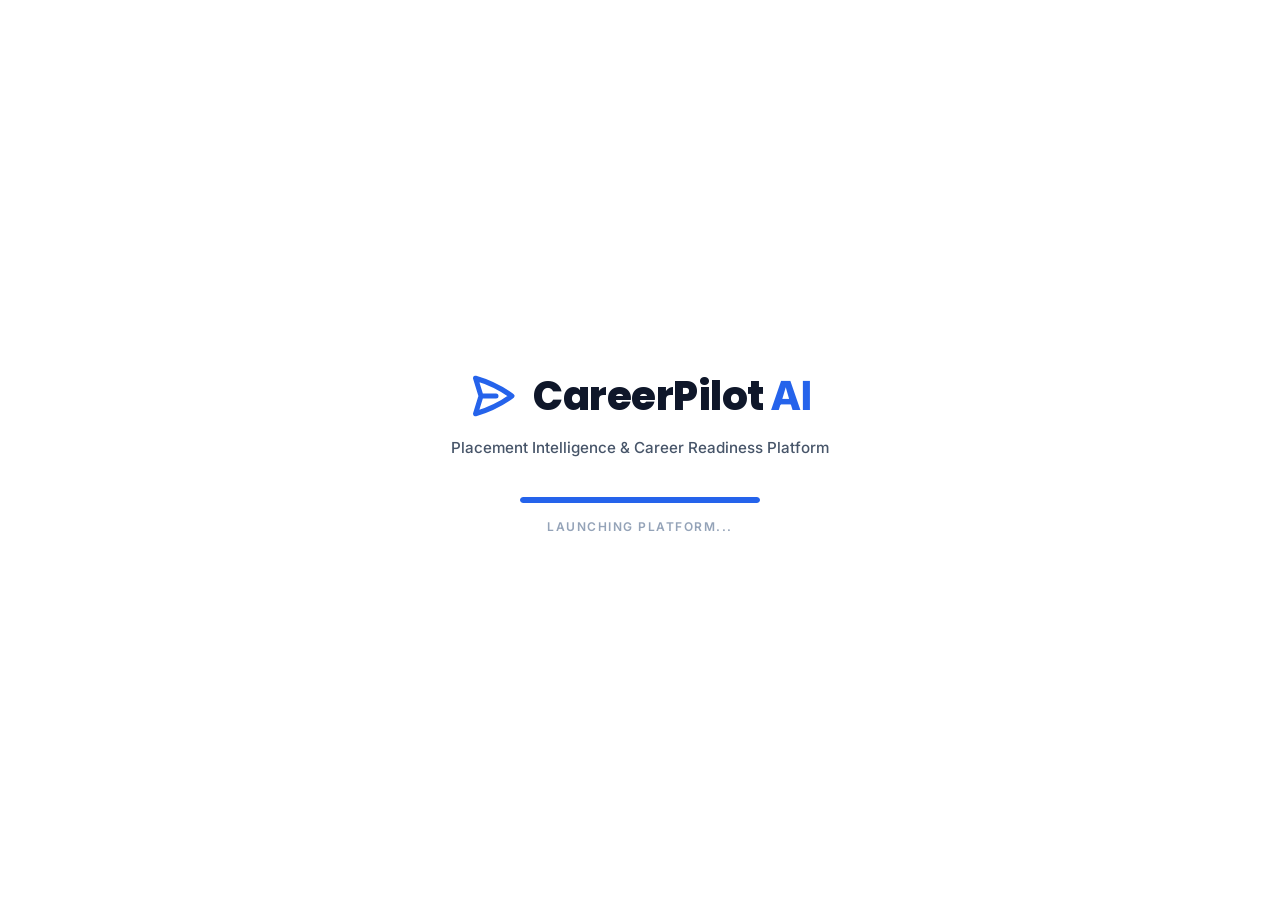
==== commit f838f9c6: "Initial commit - CareerPilot AI capstone project" ====
--- a/index.html
+++ b/index.html
@@ -1409,9 +1409,9 @@
                 </div>
               </div>
 
-              <!-- Sequential Checkpoints Timeline -->
+              <!-- Assessment Checkpoints Timeline -->
               <div class="dash-grid-card" style="padding:28px; margin-top:24px;">
-                <h5 style="margin-bottom:20px;">Sequential Assessment Checkpoints</h5>
+                <h5 style="margin-bottom:20px;">Assessment Center Checkpoints</h5>
 
                 <div class="checkpoint-timeline"
                   style="display:flex; flex-direction:column; gap:24px; position:relative;">
@@ -1425,59 +1425,55 @@
                     <div style="flex:1;">
                       <div
                         style="display:flex; justify-content:space-between; align-items:center; flex-wrap:wrap; gap:12px;">
-                        <h6 style="font-size:0.95rem; font-weight:700; color:var(--text-main);">Checkpoint 1: General
-                          Aptitude Assessment</h6>
+                        <h6 style="font-size:0.95rem; font-weight:700; color:var(--text-main);">General Aptitude Assessment</h6>
                         <span class="badge-tag-new" id="status-chk-1"
                           style="background:var(--success-light); color:var(--success);">Available</span>
                       </div>
                       <p style="font-size:0.8rem; color:var(--text-muted); margin-top:4px;">Tests mathematical logic,
-                        quantitative reasoning and reading comprehension. (Prerequisite for programming tests).</p>
+                        quantitative reasoning and reading comprehension. Independent assessment with no prerequisite dependencies.</p>
                       <button class="btn-get-started btn-start-quiz-trigger" data-checkpoint="1"
                         style="padding:6px 12px; font-size:0.75rem; margin-top:10px;">Start Aptitude Test</button>
                     </div>
                   </div>
 
                   <!-- Checkpoint 2 -->
-                  <div class="checkpoint-node locked" id="node-chk-2"
+                  <div class="checkpoint-node unlocked" id="node-chk-2"
                     style="display:flex; gap:20px; align-items:start;">
                     <div class="node-indicator"
-                      style="width:36px; height:36px; border-radius:50%; border:3px solid var(--border); display:flex; align-items:center; justify-content:center; background:#FFF; font-weight:700; color:var(--text-light); flex-shrink:0;">
+                      style="width:36px; height:36px; border-radius:50%; border:3px solid var(--primary); display:flex; align-items:center; justify-content:center; background:#FFF; font-weight:700; color:var(--primary); flex-shrink:0;">
                       2</div>
                     <div style="flex:1;">
                       <div
                         style="display:flex; justify-content:space-between; align-items:center; flex-wrap:wrap; gap:12px;">
-                        <h6 style="font-size:0.95rem; font-weight:700; color:var(--text-main);">Checkpoint 2:
-                          Programming Fundamentals (JavaScript/Python)</h6>
+                        <h6 style="font-size:0.95rem; font-weight:700; color:var(--text-main);">Programming Assessment (JavaScript/Python)</h6>
                         <span class="badge-tag-new" id="status-chk-2"
-                          style="background:#E2E8F0; color:var(--text-muted);">🔒 Locked</span>
-                      </div>
-                      <p style="font-size:0.8rem; color:var(--text-muted); margin-top:4px;">Covers language syntax,
-                        functions, object-oriented concepts and algorithms. Requires Checkpoint 1 completion.</p>
-                      <button class="btn-login btn-start-quiz-trigger" data-checkpoint="2"
-                        style="padding:6px 12px; font-size:0.75rem; margin-top:10px;" disabled>Start Programming
+                          style="background:var(--primary-light); color:var(--primary);">Available • Integrity Checkpoint</span>
+                      </div>
+                      <p style="font-size:0.8rem; color:var(--text-muted); margin-top:4px;">Coding tasks focusing on
+                        functions, variables, logic, and algorithms. Protected with anti-copy-paste malpractice prevention and telemetry integrity.</p>
+                      <button class="btn-get-started btn-start-quiz-trigger" data-checkpoint="2"
+                        style="padding:6px 12px; font-size:0.75rem; margin-top:10px;">Start Programming
                         Test</button>
                     </div>
                   </div>
 
                   <!-- Checkpoint 3 -->
-                  <div class="checkpoint-node locked" id="node-chk-3"
+                  <div class="checkpoint-node unlocked" id="node-chk-3"
                     style="display:flex; gap:20px; align-items:start;">
                     <div class="node-indicator"
-                      style="width:36px; height:36px; border-radius:50%; border:3px solid var(--border); display:flex; align-items:center; justify-content:center; background:#FFF; font-weight:700; color:var(--text-light); flex-shrink:0;">
+                      style="width:36px; height:36px; border-radius:50%; border:3px solid var(--purple); display:flex; align-items:center; justify-content:center; background:#FFF; font-weight:700; color:var(--purple); flex-shrink:0;">
                       3</div>
                     <div style="flex:1;">
                       <div
                         style="display:flex; justify-content:space-between; align-items:center; flex-wrap:wrap; gap:12px;">
-                        <h6 style="font-size:0.95rem; font-weight:700; color:var(--text-main);">Checkpoint 3: Domain
-                          Specialist Assessment (React/SQL)</h6>
+                        <h6 style="font-size:0.95rem; font-weight:700; color:var(--text-main);">Domain Specialist Assessment (React/SQL)</h6>
                         <span class="badge-tag-new" id="status-chk-3"
-                          style="background:#E2E8F0; color:var(--text-muted);">🔒 Locked</span>
+                          style="background:var(--purple-light); color:var(--purple);">Available</span>
                       </div>
                       <p style="font-size:0.8rem; color:var(--text-muted); margin-top:4px;">Advanced engineering check
-                        focusing on component architectures, database normalization, and query performance. Requires
-                        Checkpoint 2 completion.</p>
-                      <button class="btn-login btn-start-quiz-trigger" data-checkpoint="3"
-                        style="padding:6px 12px; font-size:0.75rem; margin-top:10px;" disabled>Start Domain
+                        focusing on component architectures, database normalization, and query performance. Independent assessment with no prerequisite dependencies.</p>
+                      <button class="btn-get-started btn-start-quiz-trigger" data-checkpoint="3"
+                        style="padding:6px 12px; font-size:0.75rem; margin-top:10px;">Start Domain
                         Test</button>
                     </div>
                   </div>
@@ -1496,7 +1492,7 @@
                       <h4 id="quiz-display-title"
                         style="font-family:'Poppins', sans-serif; font-size:1.1rem; font-weight:700; color:var(--text-main);">
                         Aptitude Assessment</h4>
-                      <span
+                      <span id="quiz-telemetry-badge"
                         style="font-size:0.7rem; color:var(--danger); font-weight:700; background:var(--danger-light); padding:2px 6px; border-radius:4px; margin-top:4px; display:inline-block;">🔒
                         TELEMETRY MONITORING ACTIVE</span>
                     </div>
@@ -1563,7 +1559,7 @@
                   </div>
 
                   <!-- Telemetry Integrity Submission Log -->
-                  <div
+                  <div id="telemetry-integrity-container"
                     style="border:1px solid #FEE2E2; background:#FFF5F5; padding:12px; border-radius:var(--radius-sm); margin-bottom:20px; font-size:0.75rem; color:#991B1B;">
                     <h6
                       style="font-weight:700; margin-bottom:6px; color:#990000; text-transform:uppercase; letter-spacing:0.5px;">
